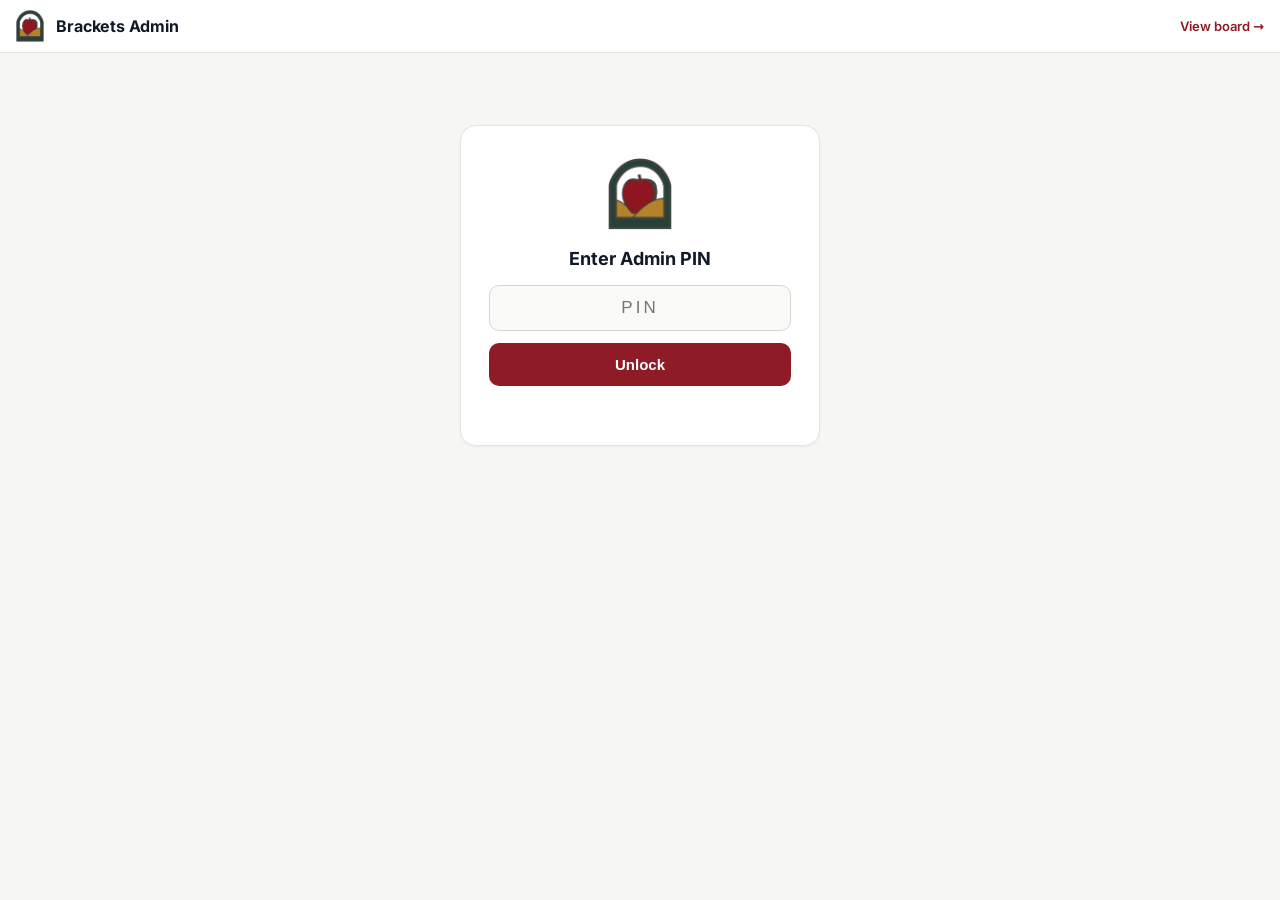
==== admin.html @ d05f1590 "Raffle prizes: rename inline and reorder up/down Each prize row gets a rename control (click the nam" ====
<!DOCTYPE html>
<html lang="en">
<head>
<meta charset="UTF-8">
<meta name="viewport" content="width=device-width, initial-scale=1.0">
<title>Brackets — Admin</title>
<link rel="icon" href="assets/logo.png">
<link rel="stylesheet" href="css/fonts.css">
<link rel="stylesheet" href="css/styles.css">
<style>
  /* ── modern app skin: flat, white, Inter — overrides the TV styles ── */
  html, body { overflow: auto; cursor: auto; background: #f6f6f4; height: auto; }
  body { font-family: 'Inter', system-ui, sans-serif; padding-bottom: 70px; color: #111827; }

  .topbar { background: #fff; color: #111827; border-bottom: 1px solid #e7e5e0; padding: 10px 16px; display: flex; align-items: center; gap: 12px; position: sticky; top: 0; z-index: 30; }
  .topbar img { height: 32px; }
  .topbar h1 { font-family: 'Inter', sans-serif; font-size: 16px; font-weight: 700; letter-spacing: -0.2px; white-space: nowrap; }
  .topbar a { margin-left: auto; color: var(--maroon); font-size: 13px; font-weight: 600; text-decoration: none; white-space: nowrap; }
  #picker { flex: 1; min-width: 0; padding: 9px 12px; font-size: 14px; font-weight: 600; border: 1px solid #e7e5e0; border-radius: 10px; background: #f9f9f7; color: #111827; font-family: inherit; }

  #gate { max-width: 360px; margin: 72px auto; background: #fff; border: 1px solid #e7e5e0; border-radius: 16px; padding: 32px 28px; text-align: center; box-shadow: 0 1px 3px rgba(0,0,0,.05); }
  #gate img { height: 72px; margin-bottom: 14px; }
  #gate h2 { font-family: 'Inter', sans-serif; font-size: 18px; font-weight: 700; color: #111827; margin-bottom: 16px; }
  #gate input { width: 100%; padding: 12px; font-size: 17px; text-align: center; border: 1px solid #d8d5ce; border-radius: 10px; letter-spacing: 3px; background: #fafaf8; }
  #gate button { width: 100%; margin-top: 12px; padding: 13px; font-size: 15px; font-weight: 700; color: #fff; background: var(--maroon); border: 0; border-radius: 10px; cursor: pointer; }
  #gate .err { color: #b00020; font-size: 13px; margin-top: 10px; min-height: 17px; }

  .hint { color: #6b7280; font-size: 13px; margin: 12px 16px 2px; }

  /* bracket card */
  #stagebox { position: relative; overflow: hidden; margin: 10px 12px 0; background: #fff; border: 1px solid #e7e5e0; border-radius: 14px; box-shadow: 0 1px 3px rgba(0,0,0,.05); }
  #stage { position: absolute; top: 0; left: 0; width: 1920px; transform-origin: 0 0; }
  #aworld { position: relative; width: 1920px; height: 1080px; background: #fff; }

  /* ── flatten the TV bracket styling inside the admin card ── */
  #aworld .crest-wm { display: none; }
  #aworld .hdr h1 { font-family: 'Inter', sans-serif; font-size: 32px; font-weight: 800; letter-spacing: -0.4px; color: #111827; }
  #aworld .hdr h1::after { display: none; }
  #aworld .hdr .sub.flight { font-family: 'Inter', sans-serif; font-size: 13px; font-weight: 600; letter-spacing: 2.5px; color: #6b7280; }
  #aworld .colhead { font-family: 'Inter', sans-serif; font-weight: 700; letter-spacing: 1.2px; color: #374151; }
  #aworld .colhead small { font-family: 'Inter', sans-serif; font-weight: 500; letter-spacing: 0.8px; color: #9ca3af; }
  #aworld .wires path { stroke: #d9d7d0; }
  #aworld .wires path.hot { stroke: var(--maroon); opacity: 0.45; }
  #aworld .wires path.qdivider { stroke: #e7e5e0; }
  #aworld .slot { font-family: 'Inter', sans-serif; font-weight: 600; letter-spacing: 0; border: 1px solid #e2e0da; border-radius: 7px; background: #fff; box-shadow: 0 1px 2px rgba(0,0,0,.04); }
  #aworld .slot.won { background: var(--maroon); border-color: var(--maroon); color: #fff; box-shadow: none; }
  #aworld .slot.lost { background: #f4f4f2; color: #9ca3af; border-color: #e7e5e0; }
  #aworld .slot.empty, #aworld .slot.await { border: 1.5px dashed #ddDBd4; background: #fbfbfa; box-shadow: none; }
  #aworld .advtag { font-family: 'Inter', sans-serif; font-weight: 700; letter-spacing: 0.4px; color: #6b7280; }
  #aworld .center .fslot, #aworld .champwrap .champbox { font-family: 'Inter', sans-serif; font-weight: 600; border: 1px solid #e2e0da; border-radius: 9px; box-shadow: 0 1px 2px rgba(0,0,0,.04); }
  #aworld .center .fslot.won, #aworld .champwrap .champbox.won { background: var(--maroon); border-color: var(--maroon); color: #fff; box-shadow: none; }
  #aworld .center .fslot.empty, #aworld .champwrap .champbox.empty { border-style: dashed; background: #fbfbfa; box-shadow: none; }
  #aworld .center .vs { font-family: 'Inter', sans-serif; color: #9ca3af; }
  #aworld .champwrap .champlbl { font-family: 'Inter', sans-serif; font-weight: 700; letter-spacing: 1.6px; color: #6b7280; }
  #aworld .champwrap .fadv, #aworld .band .fadv { font-family: 'Inter', sans-serif; color: #6b7280; }

  /* tappable names */
  #aworld .slot[data-mid], #aworld .fslot[data-mid] { cursor: pointer; }
  #aworld .slot[data-mid]:hover, #aworld .fslot[data-mid]:hover,
  #aworld .slot[data-mid]:active, #aworld .fslot[data-mid]:active {
    outline: 2px solid var(--maroon); outline-offset: 1.5px;
  }

  /* ── tabs + board-management cards ── */
  .tabs { display: flex; gap: 8px; margin: 14px 16px 0; }
  .tab { padding: 9px 18px; font-size: 14px; font-weight: 700; font-family: 'Inter', sans-serif; border: 1px solid #e7e5e0; border-radius: 999px; background: #fff; color: #6b7280; cursor: pointer; }
  .tab.on { background: var(--maroon); border-color: var(--maroon); color: #fff; }

  .card { margin: 14px 12px 0; background: #fff; border: 1px solid #e7e5e0; border-radius: 14px; padding: 18px 16px; box-shadow: 0 1px 3px rgba(0,0,0,.05); }
  .card h2 { font-family: 'Inter', sans-serif; font-size: 15px; font-weight: 700; color: #111827; }
  .card .sub { color: #6b7280; font-size: 13px; margin: 4px 0 14px; }
  .btn-primary { margin-top: 14px; padding: 11px 22px; font-size: 14px; font-weight: 700; font-family: 'Inter', sans-serif; color: #fff; background: var(--maroon); border: 0; border-radius: 10px; cursor: pointer; }
  .btn-primary:disabled { opacity: .5; cursor: default; }

  .msg-row { display: flex; align-items: center; gap: 10px; margin-bottom: 8px; }
  .msg-row .n { width: 18px; text-align: right; font-size: 13px; font-weight: 700; color: #9ca3af; font-family: 'Inter', sans-serif; }
  .msg-row input { flex: 1; padding: 10px 12px; font-size: 15px; border: 1px solid #d8d5ce; border-radius: 10px; background: #fafaf8; font-family: 'Inter', sans-serif; min-width: 0; }

  .slide-row { display: flex; align-items: center; gap: 12px; padding: 10px 0; border-bottom: 1px solid #f0efec; }
  .slide-row:last-child { border-bottom: 0; }
  .slide-prev { flex: 0 0 auto; width: 176px; height: 99px; border: 1px solid #e7e5e0; border-radius: 8px; overflow: hidden; position: relative; background: #faf7ef; }
  .slide-prev iframe { width: 1920px; height: 1080px; border: 0; transform: scale(0.09167); transform-origin: 0 0; pointer-events: none; }
  .slide-name { flex: 1 1 auto; min-width: 0; font-family: 'Inter', sans-serif; font-size: 14px; font-weight: 700; color: #111827; }
  .slide-name small { display: block; font-weight: 500; color: #9ca3af; font-size: 12px; margin-top: 2px; }
  .slide-btns { display: flex; flex-direction: column; gap: 6px; }
  .slide-btns button { width: 38px; height: 34px; font-size: 16px; border: 1px solid #e7e5e0; border-radius: 9px; background: #f9f9f7; color: #374151; cursor: pointer; }
  .slide-btns button:disabled { opacity: .35; cursor: default; }

  #toast { position: fixed; left: 50%; bottom: 24px; transform: translateX(-50%) translateY(80px); background: #111827; color: #fff; padding: 11px 22px; border-radius: 12px; font-size: 14px; font-weight: 600; transition: transform .25s; z-index: 40; box-shadow: 0 6px 20px rgba(0,0,0,.25); font-family: 'Inter', sans-serif; }
  #toast.show { transform: translateX(-50%) translateY(0); }
  #toast.err { background: #b00020; }

  dialog { border: 0; border-radius: 16px; padding: 22px; width: min(92vw, 360px); font-family: 'Inter', system-ui, sans-serif; margin: auto; box-shadow: 0 20px 50px rgba(0,0,0,.25); }
  dialog::backdrop { background: rgba(17,24,39,.45); }
  dialog h3 { font-size: 16px; font-weight: 700; margin-bottom: 4px; color: #111827; }
  dialog p { font-size: 13px; color: #6b7280; margin-bottom: 14px; }
  dialog input { width: 100%; padding: 12px; font-size: 16px; border: 1px solid #d8d5ce; border-radius: 10px; background: #fafaf8; }
  dialog .row { display: flex; gap: 10px; margin-top: 14px; }
  dialog .row button { flex: 1; padding: 12px; font-size: 15px; font-weight: 700; border-radius: 10px; border: 0; cursor: pointer; }
  dialog .row .ok { background: var(--maroon); color: #fff; }
  dialog .row .cancel { background: #f0efec; color: #111827; }
  #dlg-clear { display: block; width: 100%; margin-top: 12px; padding: 10px; background: none; border: 0; font-size: 12.5px; font-weight: 700; color: #b00020; text-transform: uppercase; letter-spacing: 1px; cursor: pointer; }
  #dlg-clear[hidden] { display: none; }

  /* ── raffle tab ── */
  #tab-raffle { max-width: 1120px; margin: 0 auto; padding: 14px 12px 0; }
  #tab-raffle .rcard { background: #fff; border: 1px solid #e7e5e0; border-radius: 14px; box-shadow: 0 1px 3px rgba(0,0,0,.05); padding: 16px; }
  #tab-raffle .r-layout { display: grid; grid-template-columns: 1fr; gap: 16px; margin-top: 16px; }
  @media (min-width: 900px) { #tab-raffle .r-layout { grid-template-columns: minmax(0,1fr) 440px; align-items: start; } #tab-raffle .wheelcol { position: sticky; top: 14px; } }
  #tab-raffle h2.sec { font-size: 15px; font-weight: 800; letter-spacing: -0.2px; margin: 2px 0 12px; color: #111827; }
  #tab-raffle .event-sub { color: #6b7280; font-size: 12.5px; margin-top: -8px; margin-bottom: 12px; }
  #tab-raffle .pro { display: flex; flex-wrap: wrap; gap: 8px; align-items: center; }
  #tab-raffle .pro .lbl { font-size: 12px; font-weight: 800; text-transform: uppercase; letter-spacing: .6px; color: var(--maroon); }
  #tab-raffle .fmtpill { display: inline-flex; align-items: baseline; gap: 6px; background: #f4f4f2; border: 1px solid #e7e5e0; border-radius: 999px; padding: 5px 11px; font-size: 12.5px; font-weight: 600; }
  #tab-raffle .fmtpill b { font-size: 14px; }
  #tab-raffle .fmtpill small { color: #9ca3af; font-weight: 700; text-transform: uppercase; letter-spacing: .5px; font-size: 10px; }
  #tab-raffle .rules { margin-top: 12px; display: flex; flex-wrap: wrap; gap: 6px 10px; font-size: 12px; color: #4b5563; }
  #tab-raffle .rules .r { display: inline-flex; align-items: center; gap: 6px; }
  #tab-raffle .rdot { width: 9px; height: 9px; border-radius: 50%; display: inline-block; }
  #tab-raffle .rdot.beat { background: #1a7f47; } #tab-raffle .rdot.tie { background: var(--gold); } #tab-raffle .rdot.lose { background: #9ca3af; }
  #tab-raffle .bar { display: flex; flex-wrap: wrap; gap: 8px 10px; align-items: center; margin-bottom: 12px; }
  #tab-raffle .bar .stat { font-size: 12.5px; color: #374151; font-weight: 600; }
  #tab-raffle .bar .stat b { color: #111827; }
  #tab-raffle .bar .sp { margin-left: auto; }
  #tab-raffle .rbtn { font-family: inherit; font-size: 12.5px; font-weight: 700; border-radius: 9px; border: 1px solid #d8d5ce; background: #f4f4f2; color: #111827; padding: 7px 12px; cursor: pointer; }
  #tab-raffle #r-search { width: 100%; padding: 9px 12px; font-size: 13.5px; border: 1px solid #e7e5e0; border-radius: 10px; background: #f9f9f7; font-family: inherit; margin-bottom: 12px; }
  #tab-raffle .team { border: 1px solid #eceae5; border-radius: 12px; padding: 10px 12px; margin-bottom: 10px; }
  #tab-raffle .team.out { opacity: .5; }
  #tab-raffle .team-head { display: flex; align-items: center; gap: 8px; margin-bottom: 8px; }
  #tab-raffle .team-name { font-weight: 800; font-size: 13px; }
  #tab-raffle .team-pos { font-size: 11px; font-weight: 700; color: #9ca3af; }
  #tab-raffle .entrybadge { margin-left: auto; font-size: 12px; font-weight: 800; color: #fff; background: var(--maroon); border-radius: 999px; padding: 3px 10px; white-space: nowrap; }
  #tab-raffle .entrybadge.sweep { background: var(--gold); color: #3f2f0a; }
  #tab-raffle .sweep { font-size: 9.5px; font-weight: 900; letter-spacing: .5px; color: var(--gold); border: 1.4px solid var(--gold); border-radius: 5px; padding: 1px 4px; text-transform: uppercase; }
  #tab-raffle .chips { display: flex; flex-wrap: wrap; gap: 5px; margin-bottom: 9px; }
  #tab-raffle .chip { font-size: 10.5px; font-weight: 700; border-radius: 6px; padding: 2px 7px; border: 1px solid transparent; }
  #tab-raffle .chip .k { opacity: .65; font-weight: 800; margin-right: 4px; }
  #tab-raffle .chip .pts { margin-left: 5px; font-weight: 800; opacity: .75; }
  #tab-raffle .chip.beat { background: #e7f4ec; color: #1a7f47; }
  #tab-raffle .chip.tie  { background: #fbf3dd; color: #916a12; }
  #tab-raffle .chip.lose { background: #f1f1ef; color: #6b7280; }
  #tab-raffle .chip.none { background: #fafafa; color: #b8b8b3; border: 1px dashed #e0ded8; }
  #tab-raffle .players { display: flex; flex-direction: column; gap: 4px; }
  #tab-raffle .pl { display: flex; align-items: center; gap: 9px; padding: 5px 6px; border-radius: 8px; }
  #tab-raffle .pl:hover { background: #faf9f7; }
  #tab-raffle .pl input { width: 18px; height: 18px; accent-color: var(--maroon); flex: none; }
  #tab-raffle .pl label { font-size: 13.5px; font-weight: 600; cursor: pointer; flex: 1; }
  #tab-raffle .pl .swatch { width: 10px; height: 10px; border-radius: 3px; flex: none; }
  #tab-raffle .pl.off label { color: #b0aea8; text-decoration: line-through; }
  #tab-raffle .wheelwrap { text-align: center; }
  #tab-raffle #r-wheelbox { position: relative; width: 100%; max-width: 400px; margin: 0 auto; aspect-ratio: 1; }
  #tab-raffle #r-wheel { width: 100%; height: 100%; display: block; }
  #tab-raffle .pointer { position: absolute; top: -4px; left: 50%; transform: translateX(-50%); width: 0; height: 0; border-left: 15px solid transparent; border-right: 15px solid transparent; border-top: 26px solid var(--maroon); filter: drop-shadow(0 2px 2px rgba(0,0,0,.3)); z-index: 2; }
  #tab-raffle #r-hub { position: absolute; top: 50%; left: 50%; transform: translate(-50%,-50%); width: 62px; height: 62px; border-radius: 50%; background: #fff; border: 3px solid var(--maroon); display: flex; align-items: center; justify-content: center; z-index: 2; box-shadow: 0 2px 6px rgba(0,0,0,.15); overflow: hidden; }
  #tab-raffle #r-hub img { width: 78%; height: 78%; object-fit: contain; }
  #tab-raffle .winner { margin-top: 14px; min-height: 30px; text-align: center; }
  #tab-raffle .winner .big { font-size: 22px; font-weight: 900; letter-spacing: -0.4px; color: var(--maroon); }
  #tab-raffle .winner .meta { font-size: 12.5px; color: #6b7280; margin-top: 2px; }
  #tab-raffle .winner.flash { animation: rpop .5s ease; }
  @keyframes rpop { 0%{ transform: scale(.7); opacity: 0 } 60%{ transform: scale(1.08) } 100%{ transform: scale(1); opacity: 1 } }
  #tab-raffle .spinrow { margin-top: 12px; display: flex; gap: 10px; justify-content: center; align-items: center; }
  #tab-raffle #r-spin { font-size: 16px; font-weight: 800; padding: 12px 30px; border-radius: 12px; border: 0; background: var(--maroon); color: #fff; cursor: pointer; box-shadow: 0 3px 10px rgba(142,27,38,.3); }
  #tab-raffle #r-spin:disabled { opacity: .55; box-shadow: none; cursor: default; }
  #tab-raffle .opt { display: flex; align-items: center; gap: 7px; justify-content: center; font-size: 12.5px; color: #4b5563; margin-top: 10px; }
  #tab-raffle .opt input { accent-color: var(--maroon); }
  #tab-raffle .drawn { margin-top: 12px; }
  #tab-raffle .drawn h3 { font-size: 11px; font-weight: 800; text-transform: uppercase; letter-spacing: .6px; color: #9ca3af; margin-bottom: 6px; }
  #tab-raffle .drawn ol { list-style: none; counter-reset: w; display: flex; flex-direction: column; gap: 4px; }
  #tab-raffle .drawn li { counter-increment: w; display: flex; align-items: center; gap: 8px; font-size: 13px; font-weight: 600; background: #faf9f7; border: 1px solid #eceae5; border-radius: 8px; padding: 6px 10px; }
  #tab-raffle .drawn li::before { content: counter(w); font-size: 11px; font-weight: 800; color: #fff; background: var(--maroon); width: 18px; height: 18px; border-radius: 50%; display: flex; align-items: center; justify-content: center; flex: none; }
  #tab-raffle .drawn li .tm { margin-left: auto; font-size: 11.5px; color: #9ca3af; font-weight: 600; }
  #tab-raffle .loading { text-align: center; color: #9ca3af; padding: 40px 0; font-size: 13px; }

  /* prizes & draw */
  #tab-raffle #r-prizes-card { margin-top: 16px; }
  #tab-raffle .pz-hint { color: #6b7280; font-size: 12px; margin: -6px 0 12px; }
  #tab-raffle .addprize { display: flex; gap: 8px; margin-bottom: 12px; }
  #tab-raffle .addprize input { flex: 1; min-width: 0; padding: 9px 12px; font-size: 13.5px; border: 1px solid #e7e5e0; border-radius: 10px; background: #f9f9f7; font-family: inherit; }
  #tab-raffle .prizes { list-style: none; counter-reset: pz; display: flex; flex-direction: column; gap: 8px; }
  #tab-raffle .prizes:empty { margin: 0; }
  #tab-raffle .pz { counter-increment: pz; display: flex; align-items: center; gap: 10px; border: 1px solid #eceae5; border-radius: 10px; padding: 9px 10px 9px 12px; }
  #tab-raffle .pz.done { background: #faf9f7; }
  #tab-raffle .pz::before { content: counter(pz); font-size: 11px; font-weight: 800; color: #fff; background: #9ca3af; width: 18px; height: 18px; border-radius: 50%; display: flex; align-items: center; justify-content: center; flex: none; }
  #tab-raffle .pz.done::before { background: var(--maroon); }
  #tab-raffle .pz-main { flex: 1; min-width: 0; }
  #tab-raffle .pz-name { font-weight: 700; font-size: 13.5px; }
  #tab-raffle .pz-win { display: block; font-size: 12.5px; color: var(--maroon); font-weight: 700; margin-top: 1px; }
  #tab-raffle .pz-win .tm { color: #9ca3af; font-weight: 600; }
  #tab-raffle .pz-spin { font-size: 12.5px; font-weight: 800; border: 0; border-radius: 8px; background: var(--maroon); color: #fff; padding: 7px 16px; cursor: pointer; flex: none; box-shadow: 0 2px 6px rgba(142,27,38,.25); }
  #tab-raffle .pz-spin:disabled { opacity: .5; box-shadow: none; cursor: default; }
  #tab-raffle .pz-mini { border: 0; background: none; color: #9ca3af; font-size: 15px; cursor: pointer; padding: 2px 4px; flex: none; line-height: 1; }
  #tab-raffle .pz-mini:hover { color: #4b5563; }
  #tab-raffle .pz-mini:disabled { opacity: .3; cursor: default; }
  #tab-raffle .pz-move { display: flex; flex-direction: column; gap: 1px; flex: none; margin-left: -2px; }
  #tab-raffle .pz-move .pz-mini { font-size: 9px; padding: 1px 3px; color: #b8b8b3; }
  #tab-raffle .pz-name { cursor: text; }
  #tab-raffle .pz-name:hover { text-decoration: underline dotted; text-underline-offset: 2px; }
  #tab-raffle .pz-edit { width: 100%; padding: 6px 9px; font-size: 13.5px; font-weight: 700; border: 1px solid var(--maroon); border-radius: 8px; background: #fff; font-family: inherit; }
  #tab-raffle .rbtn.wide { width: 100%; margin-top: 14px; padding: 10px; font-size: 13.5px; }
  #tab-raffle .rbtn.wide:disabled { opacity: .5; cursor: default; }
</style>
</head>
<body>
<div class="topbar">
  <img src="assets/logo.png" alt="">
  <h1>Brackets Admin</h1>
  <select id="picker" hidden></select>
  <a href="index.html" target="_blank">View board &rarr;</a>
</div>

<div id="gate">
  <img src="assets/logo.png" alt="">
  <h2>Enter Admin PIN</h2>
  <input id="pin" type="password" inputmode="text" autocomplete="off" placeholder="PIN">
  <button id="login">Unlock</button>
  <div class="err" id="gate-err"></div>
</div>

<main id="app" hidden>
  <div class="tabs">
    <button class="tab on" id="tab-btn-board">Board</button>
    <button class="tab" id="tab-btn-results">Results</button>
    <button class="tab" id="tab-btn-raffle">Raffle</button>
  </div>

  <section id="tab-board">
    <div class="card">
      <h2>Ticker Messages</h2>
      <p class="sub">Up to five messages scroll across a thin bar at the top of the TV. Clear them all to hide the bar.</p>
      <div id="msgs"></div>
      <button class="btn-primary" id="save-msgs">Save Messages</button>
    </div>
    <div class="card">
      <h2>Slide Order</h2>
      <p class="sub">Live previews of the rotation, top to bottom. Use the arrows to reorder, then save.</p>
      <div id="slides"></div>
      <button class="btn-primary" id="save-order">Save Order</button>
    </div>
  </section>

  <section id="tab-results" hidden>
    <p class="hint">Results fill in automatically from Golf Genius. Use this only to enter something the portal doesn't have — tap a name to record that win, tap again to change or clear it.</p>
    <div id="stagebox"><div id="stage"><div id="aworld"></div></div></div>
  </section>

  <section id="tab-raffle" hidden>
    <div class="rcard">
      <h2 class="sec" id="r-event-title">Beat the Pro Raffle</h2>
      <div class="event-sub" id="r-event-sub"></div>
      <div class="pro">
        <span class="lbl">Pro to beat</span>
        <span id="r-pro-pills" style="display:flex;gap:8px;flex-wrap:wrap"></span>
      </div>
      <div class="rules">
        <span class="r">Each format:</span>
        <span class="r"><span class="rdot beat"></span> beat <b>+10</b></span>
        <span class="r"><span class="rdot tie"></span> tie <b>+3</b></span>
        <span class="r"><span class="rdot lose"></span> lose <b>+1</b></span>
        <span class="r">· <b>+10</b> bonus for beating the pro in all three</span>
      </div>
    </div>

    <div class="r-layout">
      <div class="rcard">
        <div class="bar">
          <span class="stat"><b id="r-stat-players">0</b> in raffle</span>
          <span class="stat">· <b id="r-stat-entries">0</b> entries</span>
          <span class="sp"></span>
          <button class="rbtn" id="r-refresh">Refresh scores</button>
          <button class="rbtn" id="r-all-on">All in</button>
          <button class="rbtn" id="r-all-off">All out</button>
        </div>
        <input id="r-search" placeholder="Search a player or team…">
        <div id="r-roster"><div class="loading">Open this tab to load the leaderboard…</div></div>
      </div>

      <div class="wheelcol">
        <div class="rcard wheelwrap">
          <h2 class="sec" style="text-align:left">Spin the Wheel</h2>
          <div id="r-wheelbox">
            <div class="pointer"></div>
            <canvas id="r-wheel" width="800" height="800"></canvas>
            <div id="r-hub"><img src="assets/logo.png" alt=""></div>
          </div>
          <div class="winner" id="r-winner"></div>
        </div>

        <div class="rcard" id="r-prizes-card">
          <h2 class="sec" style="text-align:left">Prizes &amp; Draw</h2>
          <p class="pz-hint">Add each prize, then Spin next to it to draw a winner. Winners are pulled from the wheel so nobody wins twice.</p>
          <div class="addprize">
            <input id="r-prize-name" placeholder="Prize name (e.g. Dozen ProV1s)">
            <button class="rbtn" id="r-add-prize">Add prize</button>
          </div>
          <ol id="r-prizes" class="prizes"></ol>
          <button class="rbtn wide" id="r-print" hidden>Print / Save winners PDF</button>
        </div>
      </div>
    </div>
  </section>
</main>

<dialog id="scoredlg">
  <h3 id="dlg-title"></h3>
  <p>Optional — final margin (match play)</p>
  <input id="score" placeholder="e.g. 3&amp;2, 1 UP, 20 holes">
  <div class="row">
    <button class="cancel" id="dlg-cancel">Cancel</button>
    <button class="ok" id="dlg-ok">Save winner</button>
  </div>
  <button id="dlg-clear" hidden>Clear this result</button>
</dialog>

<div id="toast"></div>

<script>window.ADMIN_MODE = true;</script>
<script src="js/config.js"></script>
<script src="js/data.js"></script>
<script src="js/app.js"></script>
<script src="js/admin.js"></script>
<script src="js/raffle.js"></script>
</body>
</html>
---- css/fonts.css ----
/* Self-hosted fonts — no external requests, always render correctly. */
@font-face {
  font-family: 'Inter'; font-style: normal; font-weight: 400; font-display: swap;
  src: url('../assets/fonts/inter-latin-400-normal.woff2') format('woff2');
}
@font-face {
  font-family: 'Inter'; font-style: normal; font-weight: 500; font-display: swap;
  src: url('../assets/fonts/inter-latin-500-normal.woff2') format('woff2');
}
@font-face {
  font-family: 'Inter'; font-style: normal; font-weight: 600; font-display: swap;
  src: url('../assets/fonts/inter-latin-600-normal.woff2') format('woff2');
}
@font-face {
  font-family: 'Inter'; font-style: normal; font-weight: 700; font-display: swap;
  src: url('../assets/fonts/inter-latin-700-normal.woff2') format('woff2');
}
@font-face {
  font-family: 'Inter'; font-style: normal; font-weight: 800; font-display: swap;
  src: url('../assets/fonts/inter-latin-800-normal.woff2') format('woff2');
}
@font-face {
  font-family: 'Playfair Display'; font-style: normal; font-weight: 700; font-display: swap;
  src: url('../assets/fonts/playfair-display-latin-700-normal.woff2') format('woff2');
}
@font-face {
  font-family: 'Playfair Display'; font-style: normal; font-weight: 800; font-display: swap;
  src: url('../assets/fonts/playfair-display-latin-800-normal.woff2') format('woff2');
}
@font-face {
  font-family: 'Crimson Pro'; font-style: normal; font-weight: 500; font-display: swap;
  src: url('../assets/fonts/crimson-pro-latin-500-normal.woff2') format('woff2');
}
@font-face {
  font-family: 'Crimson Pro'; font-style: normal; font-weight: 600; font-display: swap;
  src: url('../assets/fonts/crimson-pro-latin-600-normal.woff2') format('woff2');
}
@font-face {
  font-family: 'Crimson Pro'; font-style: normal; font-weight: 700; font-display: swap;
  src: url('../assets/fonts/crimson-pro-latin-700-normal.woff2') format('woff2');
}
@font-face {
  font-family: 'Crimson Pro'; font-style: normal; font-weight: 800; font-display: swap;
  src: url('../assets/fonts/crimson-pro-latin-800-normal.woff2') format('woff2');
}
@font-face {
  font-family: 'Libre Baskerville'; font-style: normal; font-weight: 400; font-display: swap;
  src: url('../assets/fonts/libre-baskerville-latin-400-normal.woff2') format('woff2');
}
@font-face {
  font-family: 'Libre Baskerville'; font-style: italic; font-weight: 400; font-display: swap;
  src: url('../assets/fonts/libre-baskerville-latin-400-italic.woff2') format('woff2');
}
@font-face {
  font-family: 'Libre Baskerville'; font-style: normal; font-weight: 700; font-display: swap;
  src: url('../assets/fonts/libre-baskerville-latin-700-normal.woff2') format('woff2');
}
@font-face {
  font-family: 'Cinzel'; font-style: normal; font-weight: 400; font-display: swap;
  src: url('../assets/fonts/cinzel-latin-400-normal.woff2') format('woff2');
}
@font-face {
  font-family: 'Cinzel'; font-style: normal; font-weight: 600; font-display: swap;
  src: url('../assets/fonts/cinzel-latin-600-normal.woff2') format('woff2');
}
@font-face {
  font-family: 'Cinzel'; font-style: normal; font-weight: 700; font-display: swap;
  src: url('../assets/fonts/cinzel-latin-700-normal.woff2') format('woff2');
}
@font-face {
  font-family: 'Cormorant Garamond'; font-style: normal; font-weight: 500; font-display: swap;
  src: url('../assets/fonts/cormorant-garamond-latin-500-normal.woff2') format('woff2');
}
@font-face {
  font-family: 'Cormorant Garamond'; font-style: normal; font-weight: 600; font-display: swap;
  src: url('../assets/fonts/cormorant-garamond-latin-600-normal.woff2') format('woff2');
}
@font-face {
  font-family: 'Cormorant Garamond'; font-style: normal; font-weight: 700; font-display: swap;
  src: url('../assets/fonts/cormorant-garamond-latin-700-normal.woff2') format('woff2');
}
---- css/styles.css ----
/* ── 2026 Palmer Cup — TV bracket display ────────────────────────────── */

:root {
  --maroon: #8e1b26;
  --maroon-dark: #6f141d;
  --win-hi: #9a2530;          /* light stop of the winner-box gradient */
  --green: #2c3e33;
  --gold: #c29a3b;
  --cream: #fdfbf6;
  --paper: #ffffff;
  --ink: #2b2b28;
  --charcoal: #2b2b28;        /* unified with --ink: one dark charcoal-black */
  --ink-soft: #6d675c;
  --line: #c9c2b4;
  --line-soft: #ddd6c8;
}

/* ladies' brackets (Women's Individual, WGA Winnie Cup) go purple.
 * Applied to #world (or body on admin) so the top/bottom bars stay maroon. */
.ladies {
  --maroon: #532461;
  --maroon-dark: #3c1a47;
  --win-hi: #663075;
}

* { margin: 0; padding: 0; box-sizing: border-box; }

html, body {
  width: 100%; height: 100%;
  background: var(--green);
  overflow: hidden;
  font-family: 'Libre Baskerville', Baskerville, Georgia, serif;
  cursor: none;
}

/* Fit the fixed 1920×1080 stage into whatever screen we're on. The fit is done
 * with CSS `zoom` (see fit() in app.js) so the page is laid out at the screen's
 * real pixel size — text stays crisp on high-DPI / 4K displays, where a
 * transform:scale would just upscale a 1080p raster and look soft. `inset:0 +
 * margin:auto` centers the (zoomed) stage without needing a flex body. */
#fit {
  position: absolute; inset: 0; margin: auto;
  width: 1920px; height: 1080px;
  transform-origin: center center;
}

/* Viewport that the camera (world) moves inside */
#viewport {
  position: absolute; inset: 0;
  overflow: hidden;
  background: var(--cream);
}
/* accent band across the top only (sides and bottom run to the screen edge) */
#viewport::before {
  content: '';
  position: absolute; top: 0; left: 0; right: 0; height: 12px;
  background: linear-gradient(180deg, var(--maroon) 0 9px, var(--green) 9px 12px);
  z-index: 5;
}

.corner-logo {
  position: absolute; top: 27px; height: 44px; width: auto;
  z-index: 4;
  filter: drop-shadow(0 2px 3px rgba(0,0,0,.15));
  transition: opacity 240ms ease;
}
.cl-left { left: 26px; }
.cl-right { right: 26px; }

/* stage groups the world + crests so the ticker can push them down as one */
#tvstage { position: absolute; inset: 0; transform-origin: top left; }

#world {
  position: absolute; top: 0; left: 0;
  width: 1920px; height: 1080px;
  transform-origin: 0 0;
  transition: opacity 240ms ease;
}
#world.fading { opacity: 0; }

/* ── message ticker across the top (thin bar, footer-style type) ─────── */
#ticker {
  position: absolute; top: 0; left: 0; right: 0; height: 38px;
  display: none;
  align-items: center;
  overflow: hidden;
  background: var(--maroon);
  z-index: 7;
}
#viewport.has-ticker #ticker { display: flex; }
/* with the ticker showing, drop the accent hairline so the bar sits clean */
#viewport.has-ticker::before { display: none; }
#viewport.has-ticker #tvstage {
  transform: translate(72px, 42px) scale(0.92);
}
.ftk-track {
  display: inline-flex;
  align-items: baseline;
  white-space: nowrap;
  will-change: transform;
  animation: tkscroll var(--tk-dur, 40s) linear infinite;
}
@keyframes tkscroll {
  from { transform: translateX(0); }
  to { transform: translateX(-50%); }
}
/* match the footer strip: Cinzel, thin uppercase, cream on maroon */
.ftk-msg {
  font-family: 'Cinzel', 'Libre Baskerville', serif;
  font-size: 14.5px; font-weight: 600; letter-spacing: 1.8px;
  text-transform: uppercase; color: #f3e6cf;
}
.ftk-sep { color: var(--gold); margin: 0 26px; }

/* between slides, everything on the page fades out and back in */
#viewport.fading #world,
#viewport.fading .corner-logo,
#viewport.fading #ftr > * { opacity: 0; }

/* subtle paper texture */
#world::before {
  content: '';
  position: absolute; inset: 0;
  background:
    radial-gradient(ellipse 1400px 700px at 50% -10%, rgba(194, 154, 59, .07), transparent 60%),
    radial-gradient(ellipse 1200px 800px at 50% 115%, rgba(44, 62, 51, .05), transparent 60%);
  pointer-events: none;
}

/* ── header (title only — crest lives in the center panel) ──────────── */
/* identical title block on every page: text starts 16px under the band */
.hdr {
  position: absolute; top: 0; left: 0; right: 0;
  padding-top: 26px;
  text-align: center;
}
/* shrink-wrap the title so the crest positioning can measure its width */
.hdr .titles, .slide-hdr h1 { display: inline-block; }
.hdr .titles { text-align: center; }
.hdr h1 {
  font-family: 'Libre Baskerville', Baskerville, Georgia, serif;
  font-weight: 700;
  font-size: 38px;
  letter-spacing: -0.4px;
  color: var(--charcoal);
  line-height: 1.05;
}
.hdr .sub {
  font-family: 'Cinzel', 'Libre Baskerville', serif;
  margin-top: 4px;
  font-size: 15px;
  font-weight: 600;
  letter-spacing: 4.5px;
  text-transform: uppercase;
  color: var(--green);
}
.hdr .sub.flight {
  color: var(--charcoal);
  font-weight: 700;
  font-size: 18px;
  letter-spacing: 5px;
}
.b16 .hdr h1 { font-size: 41px; }
.b16 .hdr .sub { font-size: 17px; }
.b16 .hdr .sub.flight { font-size: 23px; }

/* ── bracket ─────────────────────────────────────────────────────────── */
.brk { position: absolute; inset: 0; }

.wires { position: absolute; inset: 0; pointer-events: none; }
.wires path {
  stroke: var(--line);
  stroke-width: 1.6;
  fill: none;
  stroke-linejoin: round;
  stroke-linecap: round;
}
.wires path.hot { stroke: var(--maroon); stroke-width: 2; opacity: .55; }
.wires path.qdivider {
  stroke: var(--line-soft); stroke-width: 1.5;
  stroke-dasharray: 2 7; opacity: .9;
}

.colhead {
  position: absolute;
  width: 152px;
  text-align: center;
  font-family: 'Cinzel', 'Libre Baskerville', serif;
  font-size: 15px;
  font-weight: 700;
  letter-spacing: 1.6px;
  text-transform: uppercase;
  color: var(--charcoal);    /* round title in dark charcoal */
  white-space: nowrap;
  -webkit-text-stroke: 0.3px currentColor;
  text-stroke: 0.3px currentColor;
  paint-order: stroke fill;
}
.colhead small {
  display: block;
  margin-top: 1px;
  font-size: 13px;
  font-weight: 700;
  letter-spacing: 1.2px;
  color: var(--green);    /* the date in club green */
  -webkit-text-stroke: 0.3px currentColor;
  text-stroke: 0.3px currentColor;
  paint-order: stroke fill;
}

/* team slot boxes */
.slot {
  position: absolute;
  width: 152px;
  background: var(--paper);
  border: 1px solid var(--line);
  border-radius: 3px;
  display: flex; align-items: center;
  padding: 0 6px;
  font-family: 'Libre Baskerville', Baskerville, Georgia, serif;
  font-size: 12px;
  font-weight: 600;
  letter-spacing: 0;
  color: var(--ink);
  white-space: nowrap; overflow: hidden;
  box-shadow: 0 1px 2px rgba(43, 43, 40, .07);
}
.slot .nm { flex: 1 1 auto; overflow: hidden; text-overflow: ellipsis; }
/* classic (lines) mode: names sit on the wire at their natural width — one
 * uniform size, anchored to the outer edge so a long name overflows inward
 * (toward the bracket arm), never shrunk or boxed to equal widths */
.brview.lines .slot { overflow: visible; justify-content: flex-start; }
.brview.lines .slot.s-right { justify-content: flex-end; }
/* overflow visible so descenders (j y g p) below the wire aren't clipped; the
 * shrink pass still measures overflow via scrollWidth vs clientWidth */
.brview.lines .slot .nm { flex: 0 0 auto; max-width: 100%; overflow: visible; text-overflow: clip; line-height: 1.05; }

/* winning score written on the background under the advanced box */
.advtag {
  position: absolute;
  font-family: 'Cinzel', 'Libre Baskerville', serif;
  font-size: 10.5px; font-weight: 700;
  color: var(--charcoal);
  letter-spacing: .8px;
  padding: 0 4px;
  line-height: 1;
  text-align: center;
}
.b16 .advtag { font-size: 13px; }
.b8 .advtag { font-size: 14.5px; }
/* score placements: between players (mid), below the match (below),
   or on the connector channel beside the matchup (chn) */
.advtag.mid { line-height: 1; white-space: nowrap; }
.advtag.mid.ma-r { text-align: right; padding-right: 7px; }
.advtag.mid.ma-l { text-align: left; padding-left: 7px; }
.advtag.below { text-align: center; white-space: nowrap; }
.advtag.chn {
  transform: translate(-50%, -50%);
  background: var(--cream);
  padding: 2px 4px;
  border-radius: 4px;
  line-height: 1;
  white-space: nowrap;
  overflow: hidden;
}
.b64 .advtag { font-size: 10px; letter-spacing: .4px; }
.band .advtag { font-size: 10px; letter-spacing: .4px; }

/* score printed under the winner's name in the next round: bigger, readable,
   and starting where the name starts (right side mirrors to the right edge) */
.brview.lines .advtag.adv {
  padding: 0 6px;
  text-align: left;
  letter-spacing: .3px;
  line-height: 1;
  white-space: nowrap;
  font-size: 12px;
}
.brview.lines .advtag.adv.s-right { text-align: right; }
.brview.lines .advtag.adv.fin { text-align: center; }
.brview.lines.band .advtag.adv { font-size: 14px; }

.slot.empty {
  background: transparent;
  border: 1.5px dashed var(--line);
  box-shadow: none;
}
.slot.bye {
  background: transparent;
  border: 1px solid var(--line-soft);
  box-shadow: none;
  color: #b3ac9e;
  font-style: italic;
  font-weight: 500;
  justify-content: center;
}
.slot.won {
  background: linear-gradient(180deg, var(--win-hi), var(--maroon) 55%, var(--maroon-dark));
  border-color: var(--maroon-dark);
  color: #fff;
  box-shadow: 0 2px 5px rgba(60, 20, 50, .3);
}
.slot.lost { color: #a49d8f; background: #f6f2e8; }

.slot.await {
  background: var(--paper);
  border: 1px solid var(--line-soft);
  box-shadow: none;
}

/* first rounds share one size; the last three rounds step up */
/* one uniform size for every round (Palmer runs smaller — five rounds of
 * two-name teams have to fit across the sheet) */
.slot.r1, .slot.r2, .slot.r3, .slot.r4, .slot.r5 { font-size: 14px; }

/* 16-player brackets: much bigger everything */
.b16 .slot.r1, .b16 .slot.r2, .b16 .slot.r3 { font-size: 25px; border-radius: 5px; }
.b16 .slot { padding: 0 14px; }
.b16 .colhead { font-size: 20px; letter-spacing: 2.6px; }
.b16 .colhead small { font-size: 15.5px; }
.b16 .wires path { stroke-width: 2; }
.b16 .center .crest { height: 110px; }
.b16 .center .fin-title { font-size: 30px; }
.b16 .center .fin-date { font-size: 12px; }
.b16 .center .fslot { height: 58px; font-size: 25px; margin: 10px 14px; }
.b16 .center .vs { font-size: 13px; }
.b16 .center .champ .lbl { font-size: 12px; }
.b16 .center .champ .who { font-size: 29px; }
.b16 .center .champ .who.tbd { font-size: 20px; }

/* 8-team brackets (Winnie Cup): the biggest layout */
.b8 .slot.r1, .b8 .slot.r2 { font-size: 30px; }
.b8 .colhead { font-size: 21.5px; }
.b8 .colhead small { font-size: 16.5px; }

/* ── center championship panel ───────────────────────────────────────── */
.center {
  position: absolute;
  width: 240px;
  text-align: center;
}
.center .fin-title {
  font-family: 'Libre Baskerville', Baskerville, Georgia, serif;
  font-size: 24px; font-weight: 700;
  color: var(--green);
  margin: 10px 0 2px;
}
.center .fin-date {
  font-family: 'Cinzel', 'Libre Baskerville', serif;
  font-size: 10px; font-weight: 700;
  letter-spacing: 2.5px; text-transform: uppercase;
  color: var(--ink-soft);
  margin-bottom: 14px;
}
.center .fslot {
  position: relative;
  margin: 8px 10px;
  height: 32px;
  background: var(--paper);
  border: 1.5px solid var(--line);
  border-radius: 4px;
  display: flex; flex-direction: column; align-items: center; justify-content: center;
  gap: 1px;
  font-size: 23px; font-weight: 700; color: var(--ink);
  box-shadow: 0 1px 3px rgba(43,43,40,.08);
}
.center .fwrap { margin: 8px 10px; }
.center .fwrap .fslot { margin: 0; }
.center .fadv {
  margin-top: 3px;
  font-family: 'Cinzel', 'Libre Baskerville', serif;
  font-size: 12px; font-weight: 700; color: var(--gold);
  letter-spacing: .8px; line-height: 1;
}
.b16 .center .fadv { font-size: 14px; }
.center .fslot.empty { border-style: dashed; background: transparent; box-shadow: none; }
.center .fslot.won {
  background: linear-gradient(180deg, var(--win-hi), var(--maroon) 55%, var(--maroon-dark));
  border-color: var(--maroon-dark); color: #fff;
}
.center .fslot.lost { color: #a49d8f; }
.center .vs {
  font-family: 'Cinzel', 'Libre Baskerville', serif;
  font-size: 11px; font-weight: 700; letter-spacing: 2px;
  color: var(--gold); margin: 2px 0;
}
/* champion box at the bottom of the bracket */
.champwrap { position: absolute; text-align: center; }
.champwrap .champbox {
  height: 32px;
  background: var(--paper);
  border: 1.5px solid var(--line);
  border-radius: 4px;
  display: flex; align-items: center; justify-content: center;
  font-size: 23px; font-weight: 700; color: var(--ink);
  box-shadow: 0 1px 3px rgba(43,43,40,.08);
}
.champwrap .champbox.empty { border-style: dashed; background: transparent; box-shadow: none; }
.champwrap .champbox.won {
  background: linear-gradient(180deg, var(--win-hi), var(--maroon) 55%, var(--maroon-dark));
  border: 1.5px solid var(--gold); color: #fff;
  box-shadow: 0 0 0 3px var(--paper), 0 0 0 4.5px var(--gold),
              0 2px 8px rgba(43,43,40,.18);
}
.champwrap .fadv {
  margin-top: 3px;
  font-size: 12px; font-weight: 800; color: var(--maroon);
  letter-spacing: .8px; line-height: 1;
}
.champwrap .champlbl {
  margin-top: 6px;
  font-family: 'Cinzel', 'Libre Baskerville', serif;
  font-size: 15px; font-weight: 700;
  letter-spacing: 1.6px; text-transform: uppercase;
  color: var(--green);
  -webkit-text-stroke: 0.3px currentColor;
  text-stroke: 0.3px currentColor;
  paint-order: stroke fill;
}
.b16 .champwrap .champbox { height: 58px; font-size: 25px; }
.b16 .champwrap .champlbl { font-size: 20px; letter-spacing: 2.6px; }
.b16 .champwrap .fadv { font-size: 14px; }
.b8 .champwrap .champbox { height: 68px; font-size: 30px; }
.b8 .champwrap .champlbl { font-size: 21.5px; }

/* ── footer strip ────────────────────────────────────────────────────── */
#ftr {
  font-family: 'Cinzel', 'Libre Baskerville', serif;
  position: absolute; left: 0; right: 0; bottom: 0; height: 38px;
  background: var(--maroon);
  color: #f3e6cf;
  display: flex; align-items: center;
  padding: 0 30px;
  font-size: 14.5px; font-weight: 600; letter-spacing: 1.8px;
  text-transform: uppercase;
}
#ftr > * { transition: opacity 240ms ease; }
#ftr #fdate { flex: 1; text-align: left; font-variant-numeric: tabular-nums; }
#ftr #fround { flex: 1; text-align: right; }
#ftr #dots { display: flex; align-items: center; gap: 7px; }
#ftr #dots .dot2 {
  width: 8px; height: 8px; border-radius: 50%;
  background: rgba(243, 230, 207, .3);
}
#ftr #dots .dot2.on { background: var(--gold); }

/* ── next-slide timer bar (sits on top of the footer) ────────────────── */
#timerbar {
  position: absolute; left: 0; right: 0; bottom: 38px; height: 5px;
  background: rgba(43, 43, 40, .1);
}
#timerfill {
  height: 100%; width: 0;
  background: linear-gradient(90deg, var(--gold), var(--maroon));
}

/* ── match capsules: pair corners round toward the connector ─────────── */
.slot.s-left.mt  { border-radius: 3px 13px 3px 3px; }
.slot.s-left.mb  { border-radius: 3px 3px 13px 3px; }
.slot.s-right.mt { border-radius: 13px 3px 3px 3px; }
.slot.s-right.mb { border-radius: 3px 3px 3px 13px; }
.b16 .slot.s-left.mt  { border-radius: 5px 26px 5px 5px; }
.b16 .slot.s-left.mb  { border-radius: 5px 5px 26px 5px; }
.b16 .slot.s-right.mt { border-radius: 26px 5px 5px 5px; }
.b16 .slot.s-right.mb { border-radius: 5px 5px 5px 26px; }
.b8 .slot.s-left.mt  { border-radius: 5px 30px 5px 5px; }
.b8 .slot.s-left.mb  { border-radius: 5px 5px 30px 5px; }
.b8 .slot.s-right.mt { border-radius: 30px 5px 5px 5px; }
.b8 .slot.s-right.mb { border-radius: 5px 5px 5px 30px; }

/* the final + champion follow the same idea, top/bottom */
.center .fslot.ftop { border-radius: 4px 16px 4px 4px; }
.center .fslot.fbot { border-radius: 4px 4px 4px 16px; }
.champwrap .champbox { border-radius: 14px; }


/* ── bracket views & composite grid slides ───────────────────────────── */
.brview {
  position: absolute; top: 0; left: 0;
  width: 1920px; height: 1080px;
}
.cellwrap {
  position: absolute;
  overflow: hidden;
}
.cellwrap .brview { position: relative; }

/* compact header used inside grid cells (title size set inline by JS) */
.mini .hdr { height: 140px; }
.tall.mini .hdr { height: 170px; }

/* slide title band for composite screens */
.slide-hdr {
  position: absolute; top: 0; left: 0; right: 0;
  padding-top: 26px;
  text-align: center;
}
.slide-hdr h1 {
  font-family: 'Libre Baskerville', Baskerville, Georgia, serif;
  font-weight: 700; font-size: 38px; letter-spacing: -0.4px;
  color: var(--charcoal);
}

/* tall (half-width cell) type scale */
.tall .slot.r1, .tall .slot.r2, .tall .slot.r3 { font-size: 31px; }
.tall.b8 .slot.r1, .tall.b8 .slot.r2 { font-size: 35px; }
.tall .colhead { font-size: 26px; }
.tall .colhead small { font-size: 19px; }
.tall .advtag { font-size: 19px; }
.tall .center .crest { height: 150px; }
.tall .center .fin-title { font-size: 40px; }
.tall .center .fin-date { font-size: 16px; }
.tall .center .fslot { height: 80px; font-size: 32px; }
.tall .center .fadv { font-size: 19px; }
.tall .center .vs { font-size: 17px; }
.tall .champwrap .champbox { height: 84px; font-size: 34px; }
.tall .champwrap .champlbl { font-size: 26px; }
.tall .champwrap .fadv { font-size: 19px; }
.tall .slot.s-left.mt  { border-radius: 5px 34px 5px 5px; }
.tall .slot.s-left.mb  { border-radius: 5px 5px 34px 5px; }
.tall .slot.s-right.mt { border-radius: 34px 5px 5px 5px; }
.tall .slot.s-right.mb { border-radius: 5px 5px 5px 34px; }

/* whole-bracket accent palettes (remap the maroon gradient stops).
 * Men's flights alternate default red / green; ladies use charcoal / gold. */
.brview.acc-green  { --maroon: #2c3e33; --maroon-dark: #1f2d25; --win-hi: #40584a; }
.brview.acc-gold   { --maroon: #a8842e; --maroon-dark: #8a6a1f; --win-hi: #c29a3b; }
.brview.acc-char   { --maroon: #3d3c37; --maroon-dark: #2b2a26; --win-hi: #514f48; }
.brview.acc-purple { --maroon: #4a1f57; --maroon-dark: #351540; --win-hi: #5d2c6c; }


/* ── mid-tier type scale for medium-height grid cells ────────────────── */
.md .slot.r1, .md .slot.r2, .md .slot.r3 { font-size: 27px; }
.md.b8 .slot.r1, .md.b8 .slot.r2 { font-size: 31px; }
.md .colhead { font-size: 23px; }
.md .colhead small { font-size: 17px; }
.md .advtag { font-size: 16px; }
.md .center .crest { height: 130px; }
.md .center .fin-title { font-size: 34px; }
.md .center .fin-date { font-size: 14px; }
.md .center .fslot { height: 70px; font-size: 27px; }
.md .center .fadv { font-size: 16px; }
.md .center .vs { font-size: 15px; }
.md .champwrap .champbox { height: 74px; font-size: 29px; }
.md .champwrap .champlbl { font-size: 23px; }
.md .champwrap .fadv { font-size: 16px; }
.md .slot.s-left.mt  { border-radius: 5px 30px 5px 5px; }
.md .slot.s-left.mb  { border-radius: 5px 5px 30px 5px; }
.md .slot.s-right.mt { border-radius: 30px 5px 5px 5px; }
.md .slot.s-right.mb { border-radius: 5px 5px 5px 30px; }

/* mini titles: accent-colored to stand apart from the charcoal page title */
.mini .hdr h1 { color: var(--maroon); }

/* ── Palmer Cup winner quadrants: TL & BR red (default), TR & BL green ── */
.slot.won.wq-green {
  background: linear-gradient(180deg, #40584a, #2c3e33 55%, #202e26);
  border-color: #202e26;
}

/* ── "basic" bracket variant: plain white square badges; the winner is
 * marked only by a highlighted edge on the championship-facing side ──── */
.brview.basic .slot,
.brview.basic .center .fslot,
.brview.basic .champwrap .champbox {
  background: #fff;
  border: 1px solid var(--line);
  border-radius: 0;
  box-shadow: none;
  color: var(--ink);
}
.brview.basic .slot.won,
.brview.basic .slot.won.wq-green {       /* ignore the quadrant fills */
  background: #fff;
  color: var(--ink);
  font-weight: 700;
  border-color: var(--line);
}
.brview.basic .slot.lost { background: #fff; color: #a49d8f; font-weight: 600; }
.brview.basic .slot.empty,
.brview.basic .slot.await {
  background: #fff;
  border: 1px dashed var(--line-soft);
  box-shadow: none;
}
/* winner highlight on the edge facing the championship (inset so the box
 * keeps its size). Colored by the bracket's accent (var(--maroon)); the
 * Palmer Cup overrides per quadrant: red TL, charcoal BL, green TR, gold BR.
 * Left half highlights its right edge, right half its left. */
.brview.basic .slot.won.s-left            { box-shadow: inset -4px 0 0 var(--maroon); }
.brview.basic .slot.won.s-right           { box-shadow: inset  4px 0 0 var(--maroon); }
.brview.basic .slot.won.s-left.wq-char    { box-shadow: inset -4px 0 0 #3d3c37; }  /* BL charcoal */
.brview.basic .slot.won.s-right.wq-green  { box-shadow: inset  4px 0 0 #2c3e33; }  /* TR green */
.brview.basic .slot.won.s-right.wq-gold   { box-shadow: inset  4px 0 0 #a8842e; }  /* BR gold */
/* finalists & champion: winner gets a maroon underline frame */
.brview.basic .center .fslot.won,
.brview.basic .champwrap .champbox.won {
  background: #fff;
  color: var(--ink);
  box-shadow: inset 0 -4px 0 var(--maroon);
}
/* thin, quiet connectors; decided paths in maroon */
.brview.basic .wires path { stroke: var(--line); stroke-width: 1.4; }
.brview.basic .wires path.hot { stroke: var(--maroon); opacity: .5; }

/* ── classic "names on lines" variant: no boxes; each name rests on the
 * connector line. Names stay black — the winner is bold, and the match
 * score carries the bracket's red/green accent ─────────────────────────── */
.brview.lines .slot {
  background: none; border: none; border-radius: 0; box-shadow: none;
  align-items: flex-end;                 /* name sits on the line (box bottom) */
  padding: 0 6px 2px;
  color: var(--ink);
}
.brview.lines .slot .nm { line-height: 1; color: var(--ink); }
/* match winner: red and heavier than the opponent they beat */
.brview.lines .slot.won .nm  { color: var(--maroon); font-weight: 800; }
.brview.lines .slot.lost .nm { color: var(--ink); font-weight: 600; }
.brview.lines .slot.empty,
.brview.lines .slot.await { background: none; border: none; box-shadow: none; }
/* every bracket scores in the same red */
.brview.lines .advtag { color: var(--maroon); font-weight: 700; }
/* connector lines in the same near-black as the names */
.brview.lines .wires path { stroke: var(--ink); stroke-width: 1.9; }
/* the two finalists are boxes fed from each semifinal (like the reference
 * bracket); their outline matches the connector lines. Names shrink to fit. */
.brview.lines .fbox {
  position: absolute;
  display: flex; align-items: center; justify-content: center;
  padding: 2px 8px;
  border: 1.6px solid var(--ink);
  background: var(--cream);     /* the page colour, so it covers the semifinal line */
  border-radius: 3px;
  height: 40px;
  font-family: 'Libre Baskerville', Baskerville, Georgia, serif;
  font-size: 18px; font-weight: 700; color: var(--ink);
  white-space: nowrap; overflow: hidden;
}
.brview.lines.band .fbox { height: 40px; font-size: 19px; }
.brview.lines .fbox .nm { overflow: hidden; text-overflow: ellipsis; }
.brview.lines .fbox.won .nm { color: var(--maroon); font-weight: 800; }
.brview.lines .fbox.lost .nm { color: var(--ink); font-weight: 600; }
/* champion: a full box in the same outline as the bracket; text in red */
.brview.lines .champwrap .champbox,
.brview.lines .champwrap .champbox.empty,
.brview.lines .champwrap .champbox.won {
  justify-content: center;
  height: 40px;
  width: 224px;
  font-size: 20px;
  background: var(--paper);
  border: 1.6px solid var(--ink);
  border-radius: 3px;
  box-shadow: none;
  color: var(--maroon);
}
.brview.lines .champwrap .champbox.won .nm { color: var(--maroon); font-weight: 800; }

/* ── stacked band mode: four brackets as one big sheet ───────────────── */
.band .slot.r1, .band .slot.r2, .band .slot.r3 { font-size: 19px; }
.band .colhead { font-size: 13px; letter-spacing: 1.3px; }
.band .colhead small { font-size: 11.5px; }

.band .slot.s-left.mt  { border-radius: 3px 12px 3px 3px; }
.band .slot.s-left.mb  { border-radius: 3px 3px 12px 3px; }
.band .slot.s-right.mt { border-radius: 12px 3px 3px 3px; }
.band .slot.s-right.mb { border-radius: 3px 3px 3px 12px; }
.band .band-title {
  display: inline-flex; flex-direction: column; align-items: center;
  font-family: 'Libre Baskerville', Baskerville, Georgia, serif;
  font-weight: 700; font-style: italic; line-height: 1.02;
  color: var(--charcoal);
  margin: 2px 0 6px;
  white-space: nowrap;
}
.band-title .bt-tee { font-size: 34px; }
.band-title .bt-flight { font-size: 24px; margin-top: 8px; }
.band .center .fwrap { margin: 4px 40px; }
.band .center .fslot { height: 30px; font-size: 21px; border-radius: 4px; }
.band .center .fslot.ftop { border-radius: 4px 12px 4px 4px; }
.band .center .fslot.fbot { border-radius: 4px 4px 4px 12px; }
.band .center .fadv { font-size: 12px; margin-top: 2px; }
.band .center .vs { font-size: 10px; margin: 0; }
.band .champwrap .champbox { height: 30px; font-size: 21px; border-radius: 10px; }
.band .champwrap .champlbl { font-size: 13px; letter-spacing: 1.3px; margin-top: 4px; }
.band .champwrap .fadv { font-size: 12px; margin-top: 2px; }
.band .wires path { stroke-width: 1.5; }

/* four brackets per page: Palmer-comparable name size (no boxes = more room) */
.band-sm .slot.r1 { font-size: 16px; }
.band-sm .slot.r2 { font-size: 17.5px; }
.band-sm .slot.r3 { font-size: 19px; }
.band-sm .band-title { margin: 1px 0 5px; }   /* same size as every other title */
.band-sm .center .fwrap { margin: 3px 40px; }
.band-sm .center .fslot { height: 25px; font-size: 18px; }
.band-sm .center .fadv { font-size: 11px; }
.band-sm .champwrap .champbox { height: 25px; font-size: 18px; }
.band-sm .champwrap .champlbl { font-size: 13px; margin-top: 2px; }
.band-sm .champwrap .fadv { font-size: 11px; }
.band-sm .advtag { font-size: 10px; }

/* clean (basic) style inside band mode: force square white badges over the
 * band's rounded-corner rules (higher specificity than `.band .slot…`) */
.brview.basic.band .slot,
.brview.basic.band .center .fslot,
.brview.basic.band .champwrap .champbox { border-radius: 0; box-shadow: none; }
.brview.basic.band .slot.won.s-left  { box-shadow: inset -3px 0 0 var(--maroon); }
.brview.basic.band .slot.won.s-right { box-shadow: inset  3px 0 0 var(--maroon); }
.brview.basic.band .slot.won.s-left.wq-char   { box-shadow: inset -3px 0 0 #3d3c37; }
.brview.basic.band .slot.won.s-right.wq-green { box-shadow: inset  3px 0 0 #2c3e33; }
.brview.basic.band .slot.won.s-right.wq-gold  { box-shadow: inset  3px 0 0 #a8842e; }
.brview.basic.band .center .fslot.won,
.brview.basic.band .champwrap .champbox.won { box-shadow: inset 0 -3px 0 var(--maroon); }

.band-titlewrap { position: absolute; text-align: center; }

/* full-page bracket name, centered above the semifinals like the flight
 * titles on the stacked pages */
.center-label {
  position: absolute; text-align: center;
  font-family: 'Libre Baskerville', Baskerville, Georgia, serif;
  font-size: 40px; font-weight: 700; font-style: italic; line-height: 1.08;
  color: var(--charcoal);
  white-space: nowrap;
}

/* right half: names right-aligned in their badges */
.slot.s-right .nm { text-align: right; }

/* gold hairline under page and bracket titles */
.slide-hdr h1::after,
.brview:not(.mini):not(.band) .hdr h1::after {
  content: '';
  display: block;
  width: 210px; height: 2px;
  margin: 8px auto 0;
  background: linear-gradient(90deg, transparent, var(--gold), transparent);
}
/* Palmer page header matches the other pages' titles (gold hairline), with
 * the bracket name as a compact subtitle beneath it */
.hdr .sub.flight { margin-top: 6px; }

/* faint club crest watermark behind the championship area */
.crest-wm {
  position: absolute;
  opacity: 0.05;
  filter: grayscale(40%);
  pointer-events: none;
}

/* subtle parchment grain over the whole stage */
#viewport::after {
  content: '';
  position: absolute; inset: 0;
  z-index: 6;
  pointer-events: none;
  opacity: 0.05;
  background-image: url("data:image/svg+xml,%3Csvg xmlns='http://www.w3.org/2000/svg' width='240' height='240'%3E%3Cfilter id='n'%3E%3CfeTurbulence type='fractalNoise' baseFrequency='0.8' numOctaves='2' stitchTiles='stitch'/%3E%3CfeColorMatrix type='saturate' values='0'/%3E%3C/filter%3E%3Crect width='240' height='240' filter='url(%23n)'/%3E%3C/svg%3E");
}

/* finalists and champion boxes use the same name face */
.center .fslot, .champwrap .champbox {
  font-family: 'Libre Baskerville', Baskerville, Georgia, serif;
}

/* full-width name spans in finalist/champion boxes so shrink-to-fit
   measures the real available space */
.center .fslot .nm, .champwrap .champbox .nm { width: 100%; text-align: center; }

/* ── upcoming-matches directory page ─────────────────────────────────── */
.uplist {
  position: absolute;
  left: 40px; right: 40px; top: 104px; bottom: 50px;
  overflow: hidden;
}
.upcols { column-count: 4; column-gap: 30px; }
.up-sec {
  display: flex; align-items: center; gap: 16px;
  font-family: 'Cinzel', 'Libre Baskerville', serif;
  font-size: 14px; font-weight: 700; letter-spacing: 3px;
  text-transform: uppercase; color: var(--charcoal);
  margin: 4px 0 8px;
}
.up-sec::before, .up-sec::after { content: ''; flex: 1; height: 1px; background: var(--line); }
.upcols + .up-sec { margin-top: 18px; }
.upitem {
  break-inside: avoid;
  display: flex;
  align-items: baseline;
  gap: 7px;
  padding: 3px 2px;
  border-bottom: 1px solid var(--line-soft);
}
.up-name {
  font-family: 'Libre Baskerville', Baskerville, Georgia, serif;
  font-size: 14.5px; font-weight: 700; color: var(--ink);
  white-space: nowrap;
}
.up-mid {
  flex: 1 1 auto;
  font-family: 'Libre Baskerville', Baskerville, Georgia, serif;
  font-size: 12px; font-weight: 600; color: var(--ink-soft);
  white-space: nowrap; overflow: hidden; text-overflow: ellipsis;
}
.up-due {
  font-family: 'Cinzel', 'Libre Baskerville', serif;
  font-size: 8.5px; font-weight: 700; letter-spacing: .6px;
  text-transform: uppercase; color: var(--maroon);
  white-space: nowrap;
}
.uplist.roomy .upitem { padding: 5px 2px; }
.uplist.roomy .up-name { font-size: 18px; }
.uplist.roomy .up-mid { font-size: 14.5px; }
.uplist.roomy .up-due { font-size: 10px; }
.uplist.dense .upitem { padding: 2px 2px; }
.uplist.dense .up-name { font-size: 13px; }
.uplist.dense .up-mid { font-size: 11px; }
.uplist.dense .up-due { font-size: 8px; }
.uplist.denser .upitem { padding: 1px 2px; }
.uplist.denser .up-name { font-size: 11.5px; }
.uplist.denser .up-mid { font-size: 10px; }
.uplist.denser .up-due { font-size: 7.5px; }
.uplist.densest .upitem { padding: 1px 2px; }
.uplist.densest .up-name { font-size: 10.5px; }
.uplist.densest .up-mid { font-size: 9px; }
.uplist.densest .up-due { font-size: 7px; }

/* ── upcoming-events (Golf Genius portal) page ───────────────────────── */
/* upcoming events: outline "square" cards on the background (same vibe as the
 * bracket boxes), grouped into category sections for the next two months. */
.evpage {
  --ev-name: 20px;
  --ev-meta: 15px;
  --ev-pad: 16px 20px;
  --ev-cardgap: 8px;     /* inside a card */
  --ev-gridgap: 14px;    /* between cards */
  --ev-secgap: 22px;     /* above a section header */
  position: absolute;
  left: 56px; right: 56px; top: 98px; bottom: 78px;   /* message aligns with round labels; extra room off the bottom */
  overflow: hidden;
  display: flex; flex-direction: column;
  gap: calc(var(--ev-secgap) * 1.9);   /* space above the weekly section */
}
.ev-sec { display: flex; flex-direction: column; flex: 0 0 auto; }
.evpage.ev-roomy  { --ev-name: 21px; --ev-meta: 16px; --ev-pad: 20px 24px;
                    --ev-cardgap: 10px; --ev-gridgap: 18px; --ev-secgap: 30px; }
.evpage.ev-dense  { --ev-name: 19px; --ev-meta: 14px; --ev-pad: 12px 16px;
                    --ev-cardgap: 6px; --ev-gridgap: 11px; --ev-secgap: 20px; }
.evpage.ev-denser { --ev-name: 17px; --ev-meta: 12px; --ev-pad: 9px 13px;
                    --ev-cardgap: 4px; --ev-gridgap: 9px; --ev-secgap: 14px; }

/* section titles: plain centered labels, sized like the bracket round labels
 * (no rules between or around them), with a generous cushion below */
.ev-cat {
  text-align: center;
  font-family: 'Libre Baskerville', Baskerville, Georgia, serif;
  font-style: italic; font-weight: 700;
  font-size: 34px; line-height: 1.04;
  color: var(--charcoal);
  margin: 0 0 calc(var(--ev-secgap) * 1.35);   /* more space between a title and its section */
}

/* the two one-off lists sit side by side, filling the space above the weekly
 * section so the page reads as full as a bracket */
.ev-toprow {
  flex: 1 1 auto; min-height: 0;
  display: flex; flex-direction: column;
}
.ev-heads {
  display: grid; grid-template-columns: 1fr 1fr; column-gap: 76px;
  margin-bottom: calc(var(--ev-secgap) * 1.35);
}
.ev-heads .ev-cat { margin: 0; }
.ev-cols {
  flex: 1 1 auto; min-height: 0;
  display: grid;
  grid-template-columns: 1fr 1fr;
  column-gap: 76px;                    /* clear separation between the two lists */
  align-items: stretch;
}
.ev-cols .ev-list { min-width: 0; height: 100%; }

/* top sections: plain vertical lists — date · name · registration; rows share
 * the column height evenly, split by light hairlines; dates print club red */
.ev-list { display: flex; flex-direction: column; }
.ev-row {
  flex: 1 1 0;
  display: grid;
  grid-template-columns: 122px minmax(0, 1fr) auto;
  column-gap: 14px;
  align-items: baseline; align-content: center;
  padding: 2px 2px;
  border-bottom: 1px solid var(--line);
}
.ev-row:last-child { border-bottom: none; }
.ev-rowdate {
  font-family: 'Cinzel', 'Libre Baskerville', serif;
  text-transform: uppercase; font-weight: 700;
  font-size: var(--ev-meta); letter-spacing: .6px;
  color: #8e1b26; white-space: nowrap;
}
.ev-rowname {
  font-family: 'Libre Baskerville', Baskerville, Georgia, serif;
  font-weight: 700; font-size: var(--ev-name); line-height: 1.32;
  color: var(--ink);
  white-space: nowrap; overflow: hidden; text-overflow: ellipsis;
}
.ev-rowreg {
  text-align: right;
  font-family: 'Cinzel', 'Libre Baskerville', serif;
  text-transform: uppercase; font-weight: 700;
  font-size: calc(var(--ev-meta) - 2px); letter-spacing: .2px;
  white-space: nowrap;
}
.ev-rowreg.open { color: var(--green); }
.ev-rowreg.soon { color: #8a6a1f; }
.ev-rowreg.closed { color: var(--ink-soft); opacity: .75; }

/* all dates print in the club red */

/* weekly leagues: plain columns (no box, no background, no accent), with a
 * little more separation between them */
.ev-grid {
  display: grid;
  grid-template-columns: repeat(4, 1fr);
  gap: calc(var(--ev-gridgap) + 26px);
}
/* weekly leagues: uneven column widths (short SWAT names vs long WGA names) */
.ev-grid-week { grid-template-columns: 25fr 20fr 25fr 40fr; }
.ev-card {
  padding: 0 2px;
  display: flex; flex-direction: column; gap: var(--ev-cardgap);
  min-width: 0; overflow: hidden;
}
.ev-name {
  font-family: 'Libre Baskerville', Baskerville, Georgia, serif;
  font-weight: 700; font-size: var(--ev-name); line-height: 1.3;
  color: var(--charcoal);
  white-space: nowrap; overflow: hidden; text-overflow: ellipsis;
}
.ev-rounds {
  display: flex; flex-direction: column;
  margin: 2px 0;
}
.ev-round {
  display: grid;
  grid-template-columns: 112px minmax(0, 1fr);
  column-gap: 14px;
  align-items: baseline;
  padding: 3px 0;
  border-top: 1px solid rgba(43, 43, 40, 0.1);
}
.ev-rdate {
  font-family: 'Cinzel', 'Libre Baskerville', serif;
  text-transform: uppercase; font-weight: 700;
  font-size: var(--ev-meta); letter-spacing: .6px;
  color: #8e1b26; white-space: nowrap;
}
.ev-rname {
  min-width: 0;
  font-family: 'Libre Baskerville', Baskerville, Georgia, serif;
  font-weight: 600; font-size: calc(var(--ev-meta) + 1px); line-height: 1.3;
  letter-spacing: -0.2px; color: var(--ink);
  white-space: nowrap; overflow: hidden; text-overflow: ellipsis;
}
.ev-empty {
  margin: auto;
  text-align: center;
  font-family: 'Libre Baskerville', Baskerville, Georgia, serif;
  font-size: 30px; font-style: italic; color: var(--ink-soft);
}
/* sign-up call-to-action: same face as the bracket round labels, club green */
.ev-cta {
  flex: 0 0 auto;
  text-align: center;
  margin: 0 0 calc(var(--ev-secgap) * 0.2);   /* tighter gap pulls the sections up */
  font-family: 'Cinzel', 'Libre Baskerville', serif;
  text-transform: uppercase; font-weight: 700;
  font-size: 15px; letter-spacing: 1.6px;
  color: var(--charcoal);
  -webkit-text-stroke: 0.3px currentColor;
  text-stroke: 0.3px currentColor;
  paint-order: stroke fill;
}

/* ── heavier text for the TV ──────────────────────────────────────────────
 * The display upscales onto a big screen, which softens thin serif strokes.
 * Give the main content a touch more weight and a hairline stroke so it reads
 * clearly from across the room (kept off the tiny sub-labels). */
/* bracket titles share the page title's weight (700 + same stroke) */
.hdr h1, .slide-hdr h1, .band-title, .center-label, .ev-cat,
.ev-rowname, .ev-name, .ev-rowdate, .ev-rdate {
  font-weight: 700;
  -webkit-text-stroke: 0.4px currentColor;
  text-stroke: 0.4px currentColor;
  paint-order: stroke fill;
}
/* bracket names carry a slightly lighter stroke */
.brview.lines .slot .nm,
.brview.lines .fline .nm,
.brview.lines .champwrap .champbox .nm {
  -webkit-text-stroke: 0.35px currentColor;
  text-stroke: 0.35px currentColor;
  paint-order: stroke fill;
}
/* winners heavier than the opponent they beat */
.brview.lines .slot.won .nm,
.brview.lines .fline.won .nm,
.brview.lines .champwrap .champbox .nm {
  -webkit-text-stroke-width: 0.6px;
}
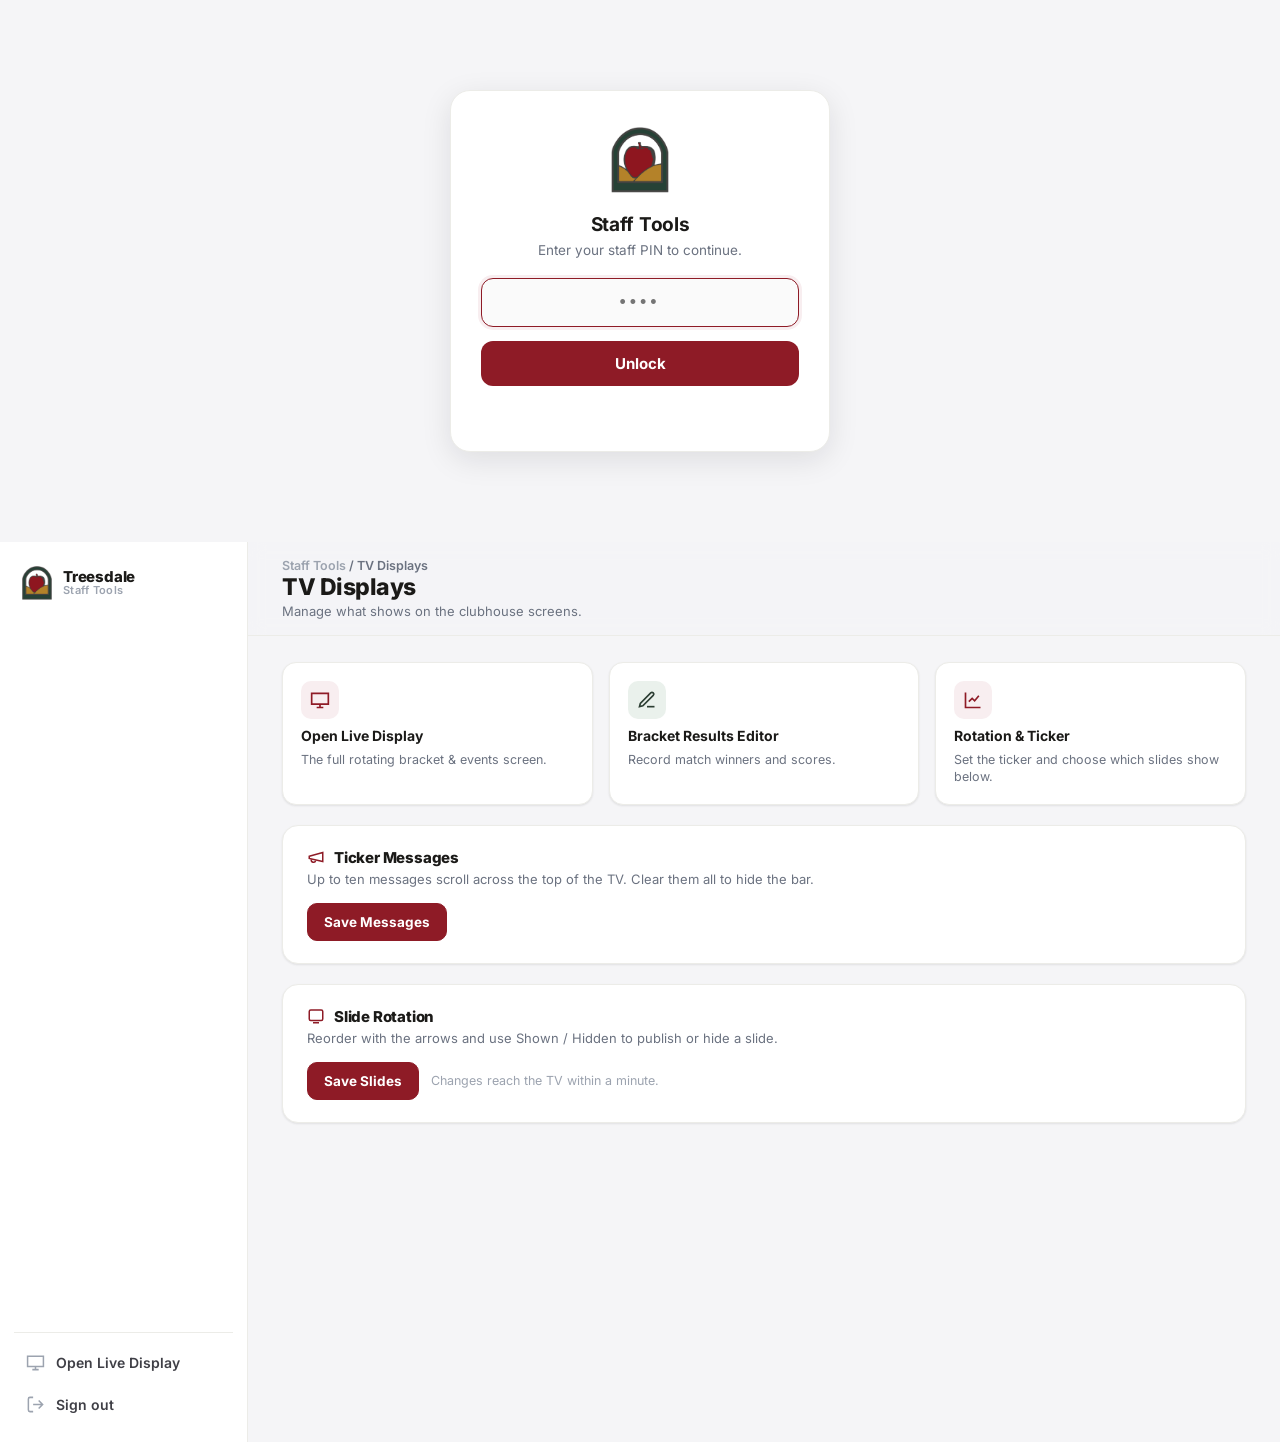
==== commit bfe240a3: "Make the Staff Tools hub the admin page; add Locker Room + Bag Room tabs - staff.html -> admin.html:" ====
--- a/admin.html
+++ b/admin.html
@@ -3,313 +3,164 @@
 <head>
 <meta charset="UTF-8">
 <meta name="viewport" content="width=device-width, initial-scale=1.0">
-<title>Brackets — Admin</title>
+<title>Treesdale · Staff Tools</title>
 <link rel="icon" href="assets/logo.png">
 <link rel="stylesheet" href="css/fonts.css">
-<link rel="stylesheet" href="css/styles.css">
-<style>
-  /* ── modern app skin: flat, white, Inter — overrides the TV styles ── */
-  html, body { overflow: auto; cursor: auto; background: #f6f6f4; height: auto; }
-  body { font-family: 'Inter', system-ui, sans-serif; padding-bottom: 70px; color: #111827; }
-
-  .topbar { background: #fff; color: #111827; border-bottom: 1px solid #e7e5e0; padding: 10px 16px; display: flex; align-items: center; gap: 12px; position: sticky; top: 0; z-index: 30; }
-  .topbar img { height: 32px; }
-  .topbar h1 { font-family: 'Inter', sans-serif; font-size: 16px; font-weight: 700; letter-spacing: -0.2px; white-space: nowrap; }
-  .topbar a { margin-left: auto; color: var(--maroon); font-size: 13px; font-weight: 600; text-decoration: none; white-space: nowrap; }
-  #picker { flex: 1; min-width: 0; padding: 9px 12px; font-size: 14px; font-weight: 600; border: 1px solid #e7e5e0; border-radius: 10px; background: #f9f9f7; color: #111827; font-family: inherit; }
-
-  #gate { max-width: 360px; margin: 72px auto; background: #fff; border: 1px solid #e7e5e0; border-radius: 16px; padding: 32px 28px; text-align: center; box-shadow: 0 1px 3px rgba(0,0,0,.05); }
-  #gate img { height: 72px; margin-bottom: 14px; }
-  #gate h2 { font-family: 'Inter', sans-serif; font-size: 18px; font-weight: 700; color: #111827; margin-bottom: 16px; }
-  #gate input { width: 100%; padding: 12px; font-size: 17px; text-align: center; border: 1px solid #d8d5ce; border-radius: 10px; letter-spacing: 3px; background: #fafaf8; }
-  #gate button { width: 100%; margin-top: 12px; padding: 13px; font-size: 15px; font-weight: 700; color: #fff; background: var(--maroon); border: 0; border-radius: 10px; cursor: pointer; }
-  #gate .err { color: #b00020; font-size: 13px; margin-top: 10px; min-height: 17px; }
-
-  .hint { color: #6b7280; font-size: 13px; margin: 12px 16px 2px; }
-
-  /* bracket card */
-  #stagebox { position: relative; overflow: hidden; margin: 10px 12px 0; background: #fff; border: 1px solid #e7e5e0; border-radius: 14px; box-shadow: 0 1px 3px rgba(0,0,0,.05); }
-  #stage { position: absolute; top: 0; left: 0; width: 1920px; transform-origin: 0 0; }
-  #aworld { position: relative; width: 1920px; height: 1080px; background: #fff; }
-
-  /* ── flatten the TV bracket styling inside the admin card ── */
-  #aworld .crest-wm { display: none; }
-  #aworld .hdr h1 { font-family: 'Inter', sans-serif; font-size: 32px; font-weight: 800; letter-spacing: -0.4px; color: #111827; }
-  #aworld .hdr h1::after { display: none; }
-  #aworld .hdr .sub.flight { font-family: 'Inter', sans-serif; font-size: 13px; font-weight: 600; letter-spacing: 2.5px; color: #6b7280; }
-  #aworld .colhead { font-family: 'Inter', sans-serif; font-weight: 700; letter-spacing: 1.2px; color: #374151; }
-  #aworld .colhead small { font-family: 'Inter', sans-serif; font-weight: 500; letter-spacing: 0.8px; color: #9ca3af; }
-  #aworld .wires path { stroke: #d9d7d0; }
-  #aworld .wires path.hot { stroke: var(--maroon); opacity: 0.45; }
-  #aworld .wires path.qdivider { stroke: #e7e5e0; }
-  #aworld .slot { font-family: 'Inter', sans-serif; font-weight: 600; letter-spacing: 0; border: 1px solid #e2e0da; border-radius: 7px; background: #fff; box-shadow: 0 1px 2px rgba(0,0,0,.04); }
-  #aworld .slot.won { background: var(--maroon); border-color: var(--maroon); color: #fff; box-shadow: none; }
-  #aworld .slot.lost { background: #f4f4f2; color: #9ca3af; border-color: #e7e5e0; }
-  #aworld .slot.empty, #aworld .slot.await { border: 1.5px dashed #ddDBd4; background: #fbfbfa; box-shadow: none; }
-  #aworld .advtag { font-family: 'Inter', sans-serif; font-weight: 700; letter-spacing: 0.4px; color: #6b7280; }
-  #aworld .center .fslot, #aworld .champwrap .champbox { font-family: 'Inter', sans-serif; font-weight: 600; border: 1px solid #e2e0da; border-radius: 9px; box-shadow: 0 1px 2px rgba(0,0,0,.04); }
-  #aworld .center .fslot.won, #aworld .champwrap .champbox.won { background: var(--maroon); border-color: var(--maroon); color: #fff; box-shadow: none; }
-  #aworld .center .fslot.empty, #aworld .champwrap .champbox.empty { border-style: dashed; background: #fbfbfa; box-shadow: none; }
-  #aworld .center .vs { font-family: 'Inter', sans-serif; color: #9ca3af; }
-  #aworld .champwrap .champlbl { font-family: 'Inter', sans-serif; font-weight: 700; letter-spacing: 1.6px; color: #6b7280; }
-  #aworld .champwrap .fadv, #aworld .band .fadv { font-family: 'Inter', sans-serif; color: #6b7280; }
-
-  /* tappable names */
-  #aworld .slot[data-mid], #aworld .fslot[data-mid] { cursor: pointer; }
-  #aworld .slot[data-mid]:hover, #aworld .fslot[data-mid]:hover,
-  #aworld .slot[data-mid]:active, #aworld .fslot[data-mid]:active {
-    outline: 2px solid var(--maroon); outline-offset: 1.5px;
-  }
-
-  /* ── tabs + board-management cards ── */
-  .tabs { display: flex; gap: 8px; margin: 14px 16px 0; }
-  .tab { padding: 9px 18px; font-size: 14px; font-weight: 700; font-family: 'Inter', sans-serif; border: 1px solid #e7e5e0; border-radius: 999px; background: #fff; color: #6b7280; cursor: pointer; }
-  .tab.on { background: var(--maroon); border-color: var(--maroon); color: #fff; }
-
-  .card { margin: 14px 12px 0; background: #fff; border: 1px solid #e7e5e0; border-radius: 14px; padding: 18px 16px; box-shadow: 0 1px 3px rgba(0,0,0,.05); }
-  .card h2 { font-family: 'Inter', sans-serif; font-size: 15px; font-weight: 700; color: #111827; }
-  .card .sub { color: #6b7280; font-size: 13px; margin: 4px 0 14px; }
-  .btn-primary { margin-top: 14px; padding: 11px 22px; font-size: 14px; font-weight: 700; font-family: 'Inter', sans-serif; color: #fff; background: var(--maroon); border: 0; border-radius: 10px; cursor: pointer; }
-  .btn-primary:disabled { opacity: .5; cursor: default; }
-
-  .msg-row { display: flex; align-items: center; gap: 10px; margin-bottom: 8px; }
-  .msg-row .n { width: 18px; text-align: right; font-size: 13px; font-weight: 700; color: #9ca3af; font-family: 'Inter', sans-serif; }
-  .msg-row input { flex: 1; padding: 10px 12px; font-size: 15px; border: 1px solid #d8d5ce; border-radius: 10px; background: #fafaf8; font-family: 'Inter', sans-serif; min-width: 0; }
-
-  .slide-row { display: flex; align-items: center; gap: 12px; padding: 10px 0; border-bottom: 1px solid #f0efec; }
-  .slide-row:last-child { border-bottom: 0; }
-  .slide-prev { flex: 0 0 auto; width: 176px; height: 99px; border: 1px solid #e7e5e0; border-radius: 8px; overflow: hidden; position: relative; background: #faf7ef; }
-  .slide-prev iframe { width: 1920px; height: 1080px; border: 0; transform: scale(0.09167); transform-origin: 0 0; pointer-events: none; }
-  .slide-name { flex: 1 1 auto; min-width: 0; font-family: 'Inter', sans-serif; font-size: 14px; font-weight: 700; color: #111827; }
-  .slide-name small { display: block; font-weight: 500; color: #9ca3af; font-size: 12px; margin-top: 2px; }
-  .slide-btns { display: flex; flex-direction: column; gap: 6px; }
-  .slide-btns button { width: 38px; height: 34px; font-size: 16px; border: 1px solid #e7e5e0; border-radius: 9px; background: #f9f9f7; color: #374151; cursor: pointer; }
-  .slide-btns button:disabled { opacity: .35; cursor: default; }
-
-  #toast { position: fixed; left: 50%; bottom: 24px; transform: translateX(-50%) translateY(80px); background: #111827; color: #fff; padding: 11px 22px; border-radius: 12px; font-size: 14px; font-weight: 600; transition: transform .25s; z-index: 40; box-shadow: 0 6px 20px rgba(0,0,0,.25); font-family: 'Inter', sans-serif; }
-  #toast.show { transform: translateX(-50%) translateY(0); }
-  #toast.err { background: #b00020; }
-
-  dialog { border: 0; border-radius: 16px; padding: 22px; width: min(92vw, 360px); font-family: 'Inter', system-ui, sans-serif; margin: auto; box-shadow: 0 20px 50px rgba(0,0,0,.25); }
-  dialog::backdrop { background: rgba(17,24,39,.45); }
-  dialog h3 { font-size: 16px; font-weight: 700; margin-bottom: 4px; color: #111827; }
-  dialog p { font-size: 13px; color: #6b7280; margin-bottom: 14px; }
-  dialog input { width: 100%; padding: 12px; font-size: 16px; border: 1px solid #d8d5ce; border-radius: 10px; background: #fafaf8; }
-  dialog .row { display: flex; gap: 10px; margin-top: 14px; }
-  dialog .row button { flex: 1; padding: 12px; font-size: 15px; font-weight: 700; border-radius: 10px; border: 0; cursor: pointer; }
-  dialog .row .ok { background: var(--maroon); color: #fff; }
-  dialog .row .cancel { background: #f0efec; color: #111827; }
-  #dlg-clear { display: block; width: 100%; margin-top: 12px; padding: 10px; background: none; border: 0; font-size: 12.5px; font-weight: 700; color: #b00020; text-transform: uppercase; letter-spacing: 1px; cursor: pointer; }
-  #dlg-clear[hidden] { display: none; }
-
-  /* ── raffle tab ── */
-  #tab-raffle { max-width: 1120px; margin: 0 auto; padding: 14px 12px 0; }
-  #tab-raffle .rcard { background: #fff; border: 1px solid #e7e5e0; border-radius: 14px; box-shadow: 0 1px 3px rgba(0,0,0,.05); padding: 16px; }
-  #tab-raffle .r-layout { display: grid; grid-template-columns: 1fr; gap: 16px; margin-top: 16px; }
-  @media (min-width: 900px) { #tab-raffle .r-layout { grid-template-columns: minmax(0,1fr) 440px; align-items: start; } #tab-raffle .wheelcol { position: sticky; top: 14px; } }
-  #tab-raffle h2.sec { font-size: 15px; font-weight: 800; letter-spacing: -0.2px; margin: 2px 0 12px; color: #111827; }
-  #tab-raffle .event-sub { color: #6b7280; font-size: 12.5px; margin-top: -8px; margin-bottom: 12px; }
-  #tab-raffle .pro { display: flex; flex-wrap: wrap; gap: 8px; align-items: center; }
-  #tab-raffle .pro .lbl { font-size: 12px; font-weight: 800; text-transform: uppercase; letter-spacing: .6px; color: var(--maroon); }
-  #tab-raffle .fmtpill { display: inline-flex; align-items: baseline; gap: 6px; background: #f4f4f2; border: 1px solid #e7e5e0; border-radius: 999px; padding: 5px 11px; font-size: 12.5px; font-weight: 600; }
-  #tab-raffle .fmtpill b { font-size: 14px; }
-  #tab-raffle .fmtpill small { color: #9ca3af; font-weight: 700; text-transform: uppercase; letter-spacing: .5px; font-size: 10px; }
-  #tab-raffle .rules { margin-top: 12px; display: flex; flex-wrap: wrap; gap: 6px 10px; font-size: 12px; color: #4b5563; }
-  #tab-raffle .rules .r { display: inline-flex; align-items: center; gap: 6px; }
-  #tab-raffle .rdot { width: 9px; height: 9px; border-radius: 50%; display: inline-block; }
-  #tab-raffle .rdot.beat { background: #1a7f47; } #tab-raffle .rdot.tie { background: var(--gold); } #tab-raffle .rdot.lose { background: #9ca3af; }
-  #tab-raffle .bar { display: flex; flex-wrap: wrap; gap: 8px 10px; align-items: center; margin-bottom: 12px; }
-  #tab-raffle .bar .stat { font-size: 12.5px; color: #374151; font-weight: 600; }
-  #tab-raffle .bar .stat b { color: #111827; }
-  #tab-raffle .bar .sp { margin-left: auto; }
-  #tab-raffle .rbtn { font-family: inherit; font-size: 12.5px; font-weight: 700; border-radius: 9px; border: 1px solid #d8d5ce; background: #f4f4f2; color: #111827; padding: 7px 12px; cursor: pointer; }
-  #tab-raffle #r-search { width: 100%; padding: 9px 12px; font-size: 13.5px; border: 1px solid #e7e5e0; border-radius: 10px; background: #f9f9f7; font-family: inherit; margin-bottom: 12px; }
-  #tab-raffle .team { border: 1px solid #eceae5; border-radius: 12px; padding: 10px 12px; margin-bottom: 10px; }
-  #tab-raffle .team.out { opacity: .5; }
-  #tab-raffle .team-head { display: flex; align-items: center; gap: 8px; margin-bottom: 8px; }
-  #tab-raffle .team-name { font-weight: 800; font-size: 13px; }
-  #tab-raffle .team-pos { font-size: 11px; font-weight: 700; color: #9ca3af; }
-  #tab-raffle .entrybadge { margin-left: auto; font-size: 12px; font-weight: 800; color: #fff; background: var(--maroon); border-radius: 999px; padding: 3px 10px; white-space: nowrap; }
-  #tab-raffle .entrybadge.sweep { background: var(--gold); color: #3f2f0a; }
-  #tab-raffle .sweep { font-size: 9.5px; font-weight: 900; letter-spacing: .5px; color: var(--gold); border: 1.4px solid var(--gold); border-radius: 5px; padding: 1px 4px; text-transform: uppercase; }
-  #tab-raffle .chips { display: flex; flex-wrap: wrap; gap: 5px; margin-bottom: 9px; }
-  #tab-raffle .chip { font-size: 10.5px; font-weight: 700; border-radius: 6px; padding: 2px 7px; border: 1px solid transparent; }
-  #tab-raffle .chip .k { opacity: .65; font-weight: 800; margin-right: 4px; }
-  #tab-raffle .chip .pts { margin-left: 5px; font-weight: 800; opacity: .75; }
-  #tab-raffle .chip.beat { background: #e7f4ec; color: #1a7f47; }
-  #tab-raffle .chip.tie  { background: #fbf3dd; color: #916a12; }
-  #tab-raffle .chip.lose { background: #f1f1ef; color: #6b7280; }
-  #tab-raffle .chip.none { background: #fafafa; color: #b8b8b3; border: 1px dashed #e0ded8; }
-  #tab-raffle .players { display: flex; flex-direction: column; gap: 4px; }
-  #tab-raffle .pl { display: flex; align-items: center; gap: 9px; padding: 5px 6px; border-radius: 8px; }
-  #tab-raffle .pl:hover { background: #faf9f7; }
-  #tab-raffle .pl input { width: 18px; height: 18px; accent-color: var(--maroon); flex: none; }
-  #tab-raffle .pl label { font-size: 13.5px; font-weight: 600; cursor: pointer; flex: 1; }
-  #tab-raffle .pl .swatch { width: 10px; height: 10px; border-radius: 3px; flex: none; }
-  #tab-raffle .pl.off label { color: #b0aea8; text-decoration: line-through; }
-  #tab-raffle .wheelwrap { text-align: center; }
-  #tab-raffle #r-wheelbox { position: relative; width: 100%; max-width: 400px; margin: 0 auto; aspect-ratio: 1; }
-  #tab-raffle #r-wheel { width: 100%; height: 100%; display: block; }
-  #tab-raffle .pointer { position: absolute; top: -4px; left: 50%; transform: translateX(-50%); width: 0; height: 0; border-left: 15px solid transparent; border-right: 15px solid transparent; border-top: 26px solid var(--maroon); filter: drop-shadow(0 2px 2px rgba(0,0,0,.3)); z-index: 2; }
-  #tab-raffle #r-hub { position: absolute; top: 50%; left: 50%; transform: translate(-50%,-50%); width: 62px; height: 62px; border-radius: 50%; background: #fff; border: 3px solid var(--maroon); display: flex; align-items: center; justify-content: center; z-index: 2; box-shadow: 0 2px 6px rgba(0,0,0,.15); overflow: hidden; }
-  #tab-raffle #r-hub img { width: 78%; height: 78%; object-fit: contain; }
-  #tab-raffle .winner { margin-top: 14px; min-height: 30px; text-align: center; }
-  #tab-raffle .winner .big { font-size: 22px; font-weight: 900; letter-spacing: -0.4px; color: var(--maroon); }
-  #tab-raffle .winner .meta { font-size: 12.5px; color: #6b7280; margin-top: 2px; }
-  #tab-raffle .winner.flash { animation: rpop .5s ease; }
-  @keyframes rpop { 0%{ transform: scale(.7); opacity: 0 } 60%{ transform: scale(1.08) } 100%{ transform: scale(1); opacity: 1 } }
-  #tab-raffle .spinrow { margin-top: 12px; display: flex; gap: 10px; justify-content: center; align-items: center; }
-  #tab-raffle #r-spin { font-size: 16px; font-weight: 800; padding: 12px 30px; border-radius: 12px; border: 0; background: var(--maroon); color: #fff; cursor: pointer; box-shadow: 0 3px 10px rgba(142,27,38,.3); }
-  #tab-raffle #r-spin:disabled { opacity: .55; box-shadow: none; cursor: default; }
-  #tab-raffle .opt { display: flex; align-items: center; gap: 7px; justify-content: center; font-size: 12.5px; color: #4b5563; margin-top: 10px; }
-  #tab-raffle .opt input { accent-color: var(--maroon); }
-  #tab-raffle .drawn { margin-top: 12px; }
-  #tab-raffle .drawn h3 { font-size: 11px; font-weight: 800; text-transform: uppercase; letter-spacing: .6px; color: #9ca3af; margin-bottom: 6px; }
-  #tab-raffle .drawn ol { list-style: none; counter-reset: w; display: flex; flex-direction: column; gap: 4px; }
-  #tab-raffle .drawn li { counter-increment: w; display: flex; align-items: center; gap: 8px; font-size: 13px; font-weight: 600; background: #faf9f7; border: 1px solid #eceae5; border-radius: 8px; padding: 6px 10px; }
-  #tab-raffle .drawn li::before { content: counter(w); font-size: 11px; font-weight: 800; color: #fff; background: var(--maroon); width: 18px; height: 18px; border-radius: 50%; display: flex; align-items: center; justify-content: center; flex: none; }
-  #tab-raffle .drawn li .tm { margin-left: auto; font-size: 11.5px; color: #9ca3af; font-weight: 600; }
-  #tab-raffle .loading { text-align: center; color: #9ca3af; padding: 40px 0; font-size: 13px; }
-
-  /* prizes & draw */
-  #tab-raffle #r-prizes-card { margin-top: 16px; }
-  #tab-raffle .pz-hint { color: #6b7280; font-size: 12px; margin: -6px 0 12px; }
-  #tab-raffle .addprize { display: flex; gap: 8px; margin-bottom: 12px; }
-  #tab-raffle .addprize input { flex: 1; min-width: 0; padding: 9px 12px; font-size: 13.5px; border: 1px solid #e7e5e0; border-radius: 10px; background: #f9f9f7; font-family: inherit; }
-  #tab-raffle .prizes { list-style: none; counter-reset: pz; display: flex; flex-direction: column; gap: 8px; }
-  #tab-raffle .prizes:empty { margin: 0; }
-  #tab-raffle .pz { counter-increment: pz; display: flex; align-items: center; gap: 10px; border: 1px solid #eceae5; border-radius: 10px; padding: 9px 10px 9px 12px; }
-  #tab-raffle .pz.done { background: #faf9f7; }
-  #tab-raffle .pz::before { content: counter(pz); font-size: 11px; font-weight: 800; color: #fff; background: #9ca3af; width: 18px; height: 18px; border-radius: 50%; display: flex; align-items: center; justify-content: center; flex: none; }
-  #tab-raffle .pz.done::before { background: var(--maroon); }
-  #tab-raffle .pz-main { flex: 1; min-width: 0; }
-  #tab-raffle .pz-name { font-weight: 700; font-size: 13.5px; }
-  #tab-raffle .pz-win { display: block; font-size: 12.5px; color: var(--maroon); font-weight: 700; margin-top: 1px; }
-  #tab-raffle .pz-win .tm { color: #9ca3af; font-weight: 600; }
-  #tab-raffle .pz-spin { font-size: 12.5px; font-weight: 800; border: 0; border-radius: 8px; background: var(--maroon); color: #fff; padding: 7px 16px; cursor: pointer; flex: none; box-shadow: 0 2px 6px rgba(142,27,38,.25); }
-  #tab-raffle .pz-spin:disabled { opacity: .5; box-shadow: none; cursor: default; }
-  #tab-raffle .pz-mini { border: 0; background: none; color: #9ca3af; font-size: 15px; cursor: pointer; padding: 2px 4px; flex: none; line-height: 1; }
-  #tab-raffle .pz-mini:hover { color: #4b5563; }
-  #tab-raffle .pz-mini:disabled { opacity: .3; cursor: default; }
-  #tab-raffle .pz-move { display: flex; flex-direction: column; gap: 1px; flex: none; margin-left: -2px; }
-  #tab-raffle .pz-move .pz-mini { font-size: 9px; padding: 1px 3px; color: #b8b8b3; }
-  #tab-raffle .pz-name { cursor: text; }
-  #tab-raffle .pz-name:hover { text-decoration: underline dotted; text-underline-offset: 2px; }
-  #tab-raffle .pz-edit { width: 100%; padding: 6px 9px; font-size: 13.5px; font-weight: 700; border: 1px solid var(--maroon); border-radius: 8px; background: #fff; font-family: inherit; }
-  #tab-raffle .rbtn.wide { width: 100%; margin-top: 14px; padding: 10px; font-size: 13.5px; }
-  #tab-raffle .rbtn.wide:disabled { opacity: .5; cursor: default; }
-</style>
+<link rel="stylesheet" href="css/staff.css">
 </head>
 <body>
-<div class="topbar">
-  <img src="assets/logo.png" alt="">
-  <h1>Brackets Admin</h1>
-  <select id="picker" hidden></select>
-  <a href="index.html" target="_blank">View board &rarr;</a>
-</div>
 
+<!-- PIN gate -->
 <div id="gate">
-  <img src="assets/logo.png" alt="">
-  <h2>Enter Admin PIN</h2>
-  <input id="pin" type="password" inputmode="text" autocomplete="off" placeholder="PIN">
+  <img class="crest" src="assets/logo.png" alt="Treesdale">
+  <h2>Staff Tools</h2>
+  <p>Enter your staff PIN to continue.</p>
+  <input id="pin" type="password" inputmode="numeric" autocomplete="off" placeholder="••••">
   <button id="login">Unlock</button>
   <div class="err" id="gate-err"></div>
 </div>
 
-<main id="app" hidden>
-  <div class="tabs">
-    <button class="tab on" id="tab-btn-board">Board</button>
-    <button class="tab" id="tab-btn-results">Results</button>
-    <button class="tab" id="tab-btn-raffle">Raffle</button>
-  </div>
+<!-- app shell -->
+<div id="app" hidden>
+  <aside class="sidebar">
+    <div class="brand">
+      <img src="assets/logo.png" alt="">
+      <div class="bt">Treesdale<small>Staff Tools</small></div>
+    </div>
+    <nav class="nav" id="nav"><!-- nav items injected --></nav>
+    <div class="spacer"></div>
+    <div class="side-foot">
+      <a class="nav-item" href="index.html" target="_blank" rel="noopener">
+        <svg viewBox="0 0 24 24" fill="none" stroke="currentColor"><path d="M2 4h20v13H2z"/><path d="M8 21h8M12 17v4"/></svg>
+        <span>Open Live Display</span>
+      </a>
+      <button class="nav-item" id="logout">
+        <svg viewBox="0 0 24 24" fill="none" stroke="currentColor"><path d="M9 21H5a2 2 0 0 1-2-2V5a2 2 0 0 1 2-2h4"/><path d="M16 17l5-5-5-5M21 12H9"/></svg>
+        <span>Sign out</span>
+      </button>
+    </div>
+  </aside>
 
-  <section id="tab-board">
-    <div class="card">
-      <h2>Ticker Messages</h2>
-      <p class="sub">Up to five messages scroll across a thin bar at the top of the TV. Clear them all to hide the bar.</p>
-      <div id="msgs"></div>
-      <button class="btn-primary" id="save-msgs">Save Messages</button>
-    </div>
-    <div class="card">
-      <h2>Slide Order</h2>
-      <p class="sub">Live previews of the rotation, top to bottom. Use the arrows to reorder, then save.</p>
-      <div id="slides"></div>
-      <button class="btn-primary" id="save-order">Save Order</button>
-    </div>
-  </section>
+  <main class="main">
+    <header class="topbar">
+      <div>
+        <div class="crumbs">Staff Tools <b id="crumb">/ TV Displays</b></div>
+        <h1 id="page-title">TV Displays</h1>
+        <div class="sub" id="page-sub">Manage what shows on the clubhouse screens.</div>
+      </div>
+      <div class="head-actions" id="head-actions"></div>
+    </header>
 
-  <section id="tab-results" hidden>
-    <p class="hint">Results fill in automatically from Golf Genius. Use this only to enter something the portal doesn't have — tap a name to record that win, tap again to change or clear it.</p>
-    <div id="stagebox"><div id="stage"><div id="aworld"></div></div></div>
-  </section>
-
-  <section id="tab-raffle" hidden>
-    <div class="rcard">
-      <h2 class="sec" id="r-event-title">Beat the Pro Raffle</h2>
-      <div class="event-sub" id="r-event-sub"></div>
-      <div class="pro">
-        <span class="lbl">Pro to beat</span>
-        <span id="r-pro-pills" style="display:flex;gap:8px;flex-wrap:wrap"></span>
-      </div>
-      <div class="rules">
-        <span class="r">Each format:</span>
-        <span class="r"><span class="rdot beat"></span> beat <b>+10</b></span>
-        <span class="r"><span class="rdot tie"></span> tie <b>+3</b></span>
-        <span class="r"><span class="rdot lose"></span> lose <b>+1</b></span>
-        <span class="r">· <b>+10</b> bonus for beating the pro in all three</span>
-      </div>
-    </div>
-
-    <div class="r-layout">
-      <div class="rcard">
-        <div class="bar">
-          <span class="stat"><b id="r-stat-players">0</b> in raffle</span>
-          <span class="stat">· <b id="r-stat-entries">0</b> entries</span>
-          <span class="sp"></span>
-          <button class="rbtn" id="r-refresh">Refresh scores</button>
-          <button class="rbtn" id="r-all-on">All in</button>
-          <button class="rbtn" id="r-all-off">All out</button>
-        </div>
-        <input id="r-search" placeholder="Search a player or team…">
-        <div id="r-roster"><div class="loading">Open this tab to load the leaderboard…</div></div>
-      </div>
-
-      <div class="wheelcol">
-        <div class="rcard wheelwrap">
-          <h2 class="sec" style="text-align:left">Spin the Wheel</h2>
-          <div id="r-wheelbox">
-            <div class="pointer"></div>
-            <canvas id="r-wheel" width="800" height="800"></canvas>
-            <div id="r-hub"><img src="assets/logo.png" alt=""></div>
+    <div class="content">
+      <!-- TV DISPLAYS -->
+      <section class="panel" id="panel-tv">
+        <div class="grid cols-3" style="margin-bottom:20px">
+          <a class="tile" href="index.html" target="_blank" rel="noopener">
+            <div class="ic"><svg viewBox="0 0 24 24" fill="none" stroke="currentColor"><path d="M2 4h20v13H2z"/><path d="M8 21h8M12 17v4"/></svg></div>
+            <div class="tt">Open Live Display</div>
+            <div class="td">The full rotating bracket &amp; events screen.</div>
+          </a>
+          <a class="tile g" href="results.html" target="_blank" rel="noopener">
+            <div class="ic"><svg viewBox="0 0 24 24" fill="none" stroke="currentColor"><path d="M12 20h9"/><path d="M16.5 3.5a2.1 2.1 0 0 1 3 3L7 19l-4 1 1-4 12.5-12.5z"/></svg></div>
+            <div class="tt">Bracket Results Editor</div>
+            <div class="td">Record match winners and scores.</div>
+          </a>
+          <div class="tile">
+            <div class="ic"><svg viewBox="0 0 24 24" fill="none" stroke="currentColor"><path d="M3 3v18h18"/><path d="M7 14l4-4 3 3 5-6"/></svg></div>
+            <div class="tt">Rotation &amp; Ticker</div>
+            <div class="td">Set the ticker and choose which slides show below.</div>
           </div>
-          <div class="winner" id="r-winner"></div>
         </div>
 
-        <div class="rcard" id="r-prizes-card">
-          <h2 class="sec" style="text-align:left">Prizes &amp; Draw</h2>
-          <p class="pz-hint">Add each prize, then Spin next to it to draw a winner. Winners are pulled from the wheel so nobody wins twice.</p>
-          <div class="addprize">
-            <input id="r-prize-name" placeholder="Prize name (e.g. Dozen ProV1s)">
-            <button class="rbtn" id="r-add-prize">Add prize</button>
+        <div class="card">
+          <h3><svg viewBox="0 0 24 24" fill="none" stroke="currentColor"><path d="M3 11l18-5v12L3 14v-3z"/><path d="M11.6 16.8a3 3 0 0 1-5.8-1.6"/></svg> Ticker Messages</h3>
+          <p class="desc">Up to ten messages scroll across the top of the TV. Clear them all to hide the bar.</p>
+          <div id="msgs"></div>
+          <div class="save-row">
+            <button class="btn primary" id="save-msgs">Save Messages</button>
           </div>
-          <ol id="r-prizes" class="prizes"></ol>
-          <button class="rbtn wide" id="r-print" hidden>Print / Save winners PDF</button>
         </div>
-      </div>
+
+        <div class="card">
+          <h3><svg viewBox="0 0 24 24" fill="none" stroke="currentColor"><rect x="3" y="4" width="18" height="14" rx="2"/><path d="M8 21h8"/></svg> Slide Rotation</h3>
+          <p class="desc">Reorder with the arrows and use Shown / Hidden to publish or hide a slide.</p>
+          <div id="slides"></div>
+          <div class="save-row">
+            <button class="btn primary" id="save-order">Save Slides</button>
+            <span class="hint">Changes reach the TV within a minute.</span>
+          </div>
+        </div>
+      </section>
+
+      <!-- RAFFLES -->
+      <section class="panel" id="panel-raffles" hidden>
+        <div class="grid cols-2" style="margin-bottom:20px">
+          <a class="tile" href="results.html" target="_blank" rel="noopener">
+            <div class="ic"><svg viewBox="0 0 24 24" fill="none" stroke="currentColor"><path d="M4 8V6a2 2 0 0 1 2-2h12a2 2 0 0 1 2 2v2a2 2 0 0 0 0 4v2a2 2 0 0 1-2 2H6a2 2 0 0 1-2-2v-2a2 2 0 0 0 0-4z"/><path d="M9 4v16" stroke-dasharray="2 3"/></svg></div>
+            <div class="tt">Legacy Beat-the-Pro Tool</div>
+            <div class="td">The original Treesdale Cup draw in the old editor.</div>
+          </a>
+        </div>
+        <div class="card soon-card">
+          <div class="ic"><svg viewBox="0 0 24 24" fill="none" stroke="currentColor"><path d="M4 8V6a2 2 0 0 1 2-2h12a2 2 0 0 1 2 2v2a2 2 0 0 0 0 4v2a2 2 0 0 1-2 2H6a2 2 0 0 1-2-2v-2a2 2 0 0 0 0-4z"/></svg></div>
+          <h3>Raffles</h3>
+          <p>Run event raffles and prize draws. The current beat-the-pro tool lives in the results editor — a fuller raffle manager will move into this hub.</p>
+          <div class="planned"><span>Beat-the-pro draw</span><span>Prize list</span><span>Printable winners</span><span>Multiple raffles</span></div>
+        </div>
+      </section>
+
+      <!-- CALCUTTAS -->
+      <section class="panel" id="panel-calcuttas" hidden>
+        <div class="card soon-card">
+          <div class="ic"><svg viewBox="0 0 24 24" fill="none" stroke="currentColor"><path d="M3 21h18"/><path d="M6 21V10M18 21V10"/><path d="M4 10l8-6 8 6"/><path d="M9 21v-6h6v6"/></svg></div>
+          <h3>Calcuttas</h3>
+          <p>Auction-style team pools for tournaments — track bids, owners, payouts and a live board.</p>
+          <div class="planned"><span>Team auction</span><span>Owner tracking</span><span>Payout table</span><span>Live board</span></div>
+        </div>
+      </section>
+
+      <!-- CLUB LABELS -->
+      <section class="panel" id="panel-labels" hidden>
+        <div class="card soon-card">
+          <div class="ic"><svg viewBox="0 0 24 24" fill="none" stroke="currentColor"><path d="M20.6 13.4 12 22l-9-9V3h10l7.6 7.6a2 2 0 0 1 0 2.8z"/><circle cx="7.5" cy="7.5" r="1.5"/></svg></div>
+          <h3>Club Labels</h3>
+          <p>Generate and print bag tags, cart signs, name plates and event labels from club data.</p>
+          <div class="planned"><span>Bag tags</span><span>Cart signs</span><span>Name plates</span><span>Print sheets</span></div>
+        </div>
+      </section>
+
+      <!-- SCOREBOARDS -->
+      <section class="panel" id="panel-scoreboards" hidden>
+        <div class="card soon-card">
+          <div class="ic"><svg viewBox="0 0 24 24" fill="none" stroke="currentColor"><rect x="3" y="4" width="18" height="16" rx="2"/><path d="M8 9h8M8 13h8M8 17h5"/></svg></div>
+          <h3>Scoreboards</h3>
+          <p>Build live leaderboards for shotgun events and leagues — pull scores and cast them to any screen.</p>
+          <div class="planned"><span>Live leaderboard</span><span>Skins &amp; flights</span><span>Cast to TV</span><span>Season points</span></div>
+        </div>
+      </section>
+
+      <!-- LOCKER ROOM -->
+      <section class="panel" id="panel-lockerroom" hidden>
+        <div class="card soon-card">
+          <div class="ic"><svg viewBox="0 0 24 24" fill="none" stroke="currentColor"><rect x="4" y="3" width="16" height="18" rx="2"/><path d="M12 3v18M8 8h.01M16 8h.01"/></svg></div>
+          <h3>Locker Room</h3>
+          <p>Manage member locker assignments, cleaning &amp; shoe service requests, and locker room signage.</p>
+          <div class="planned"><span>Locker assignments</span><span>Service requests</span><span>Guest lockers</span><span>Signage</span></div>
+        </div>
+      </section>
+
+      <!-- BAG ROOM -->
+      <section class="panel" id="panel-bagroom" hidden>
+        <div class="card soon-card">
+          <div class="ic"><svg viewBox="0 0 24 24" fill="none" stroke="currentColor"><path d="M6 8V6a3 3 0 0 1 6 0v2"/><rect x="4" y="8" width="14" height="13" rx="2"/><path d="M18 11h2a1 1 0 0 1 1 1v5a1 1 0 0 1-1 1h-2"/></svg></div>
+          <h3>Bag Room</h3>
+          <p>Bag storage tags, cart &amp; caddie assignments, tee-time pull sheets, and daily bag-room prep.</p>
+          <div class="planned"><span>Bag storage</span><span>Cart assignments</span><span>Pull sheets</span><span>Daily prep</span></div>
+        </div>
+      </section>
     </div>
-  </section>
-</main>
-
-<dialog id="scoredlg">
-  <h3 id="dlg-title"></h3>
-  <p>Optional — final margin (match play)</p>
-  <input id="score" placeholder="e.g. 3&amp;2, 1 UP, 20 holes">
-  <div class="row">
-    <button class="cancel" id="dlg-cancel">Cancel</button>
-    <button class="ok" id="dlg-ok">Save winner</button>
-  </div>
-  <button id="dlg-clear" hidden>Clear this result</button>
-</dialog>
+  </main>
+</div>
 
 <div id="toast"></div>
 
@@ -317,7 +168,8 @@
 <script src="js/config.js"></script>
 <script src="js/data.js"></script>
 <script src="js/app.js"></script>
-<script src="js/admin.js"></script>
-<script src="js/raffle.js"></script>
+<script src="js/staff.js"></script>
+<script src="js/raffles.js"></script>
+<script src="js/calcuttas.js"></script>
 </body>
 </html>
--- a/css/staff.css
+++ b/css/staff.css
@@ -0,0 +1,294 @@
+/* Treesdale Staff Tools — modern dashboard shell. Fully self-contained;
+ * shares nothing with the TV display styles. */
+:root {
+  --maroon: #8e1b26;
+  --maroon-dk: #6f141d;
+  --green: #2c3e33;
+  --ink: #1b1a18;
+  --muted: #6b7280;
+  --faint: #9ca3af;
+  --canvas: #f5f5f7;
+  --card: #ffffff;
+  --line: #ecece8;
+  --line-2: #e2e0da;
+  --accent-soft: #f8eef0;
+  --green-soft: #eaf1ec;
+  --radius: 16px;
+  --radius-sm: 10px;
+  --shadow: 0 1px 2px rgba(24, 24, 27, .05), 0 1px 3px rgba(24, 24, 27, .04);
+  --shadow-lg: 0 8px 30px rgba(24, 24, 27, .10);
+}
+
+* { margin: 0; padding: 0; box-sizing: border-box; }
+
+html, body {
+  height: 100%;
+  background: var(--canvas);
+  color: var(--ink);
+  font-family: 'Inter', system-ui, -apple-system, sans-serif;
+  -webkit-font-smoothing: antialiased;
+}
+
+a { color: inherit; text-decoration: none; }
+button { font-family: inherit; cursor: pointer; }
+
+/* ── PIN gate ─────────────────────────────────────────────────────────── */
+#gate {
+  max-width: 380px; margin: 10vh auto; background: var(--card);
+  border: 1px solid var(--line); border-radius: 20px; padding: 36px 30px;
+  text-align: center; box-shadow: var(--shadow-lg);
+}
+#gate .crest { height: 66px; margin-bottom: 16px; }
+#gate h2 { font-size: 19px; font-weight: 700; letter-spacing: -.3px; }
+#gate p { color: var(--muted); font-size: 13.5px; margin: 6px 0 20px; }
+#gate input {
+  width: 100%; padding: 13px; font-size: 18px; text-align: center;
+  border: 1px solid var(--line-2); border-radius: 12px; letter-spacing: 4px;
+  background: #fafafa; outline: none; transition: border-color .15s, box-shadow .15s;
+}
+#gate input:focus { border-color: var(--maroon); box-shadow: 0 0 0 3px var(--accent-soft); }
+#gate button {
+  width: 100%; margin-top: 14px; padding: 13px; font-size: 15px; font-weight: 700;
+  color: #fff; background: var(--maroon); border: 0; border-radius: 12px;
+  transition: background .15s;
+}
+#gate button:hover { background: var(--maroon-dk); }
+#gate .err { color: #b00020; font-size: 13px; margin-top: 12px; min-height: 17px; }
+
+/* ── app shell ────────────────────────────────────────────────────────── */
+#app { display: grid; grid-template-columns: 248px 1fr; min-height: 100vh; }
+
+.sidebar {
+  position: sticky; top: 0; align-self: start; height: 100vh;
+  background: var(--card); border-right: 1px solid var(--line);
+  display: flex; flex-direction: column; padding: 18px 14px;
+}
+.brand { display: flex; align-items: center; gap: 11px; padding: 6px 8px 18px; }
+.brand img { height: 34px; }
+.brand .bt { font-size: 15px; font-weight: 800; letter-spacing: -.2px; line-height: 1.05; }
+.brand .bt small { display: block; font-size: 11px; font-weight: 600; color: var(--faint); letter-spacing: .3px; }
+
+.nav { display: flex; flex-direction: column; gap: 3px; }
+.nav-lbl { font-size: 11px; font-weight: 700; letter-spacing: 1px; text-transform: uppercase;
+  color: var(--faint); padding: 6px 10px 4px; }
+.nav-item {
+  display: flex; align-items: center; gap: 11px; width: 100%;
+  padding: 10px 12px; border: 0; background: none; border-radius: var(--radius-sm);
+  font-size: 14px; font-weight: 600; color: #3f3f46; text-align: left;
+  transition: background .12s, color .12s; position: relative;
+}
+.nav-item svg { width: 19px; height: 19px; flex: 0 0 auto; stroke-width: 1.9; color: var(--faint); }
+.nav-item:hover { background: #f5f5f3; }
+.nav-item.on { background: var(--accent-soft); color: var(--maroon); }
+.nav-item.on svg { color: var(--maroon); }
+.nav-item .soon { margin-left: auto; font-size: 10px; font-weight: 700; color: var(--faint);
+  background: #f1f1ef; border-radius: 999px; padding: 2px 7px; letter-spacing: .3px; }
+.nav-item.on .soon { background: #fff; }
+
+.sidebar .spacer { flex: 1; }
+.side-foot { border-top: 1px solid var(--line); padding-top: 10px; display: flex; flex-direction: column; gap: 3px; }
+
+/* ── main ─────────────────────────────────────────────────────────────── */
+.main { min-width: 0; }
+.topbar {
+  position: sticky; top: 0; z-index: 20; background: rgba(245, 245, 247, .82);
+  backdrop-filter: saturate(1.4) blur(8px);
+  border-bottom: 1px solid var(--line); padding: 16px 34px;
+  display: flex; align-items: flex-end; gap: 16px;
+}
+.crumbs { font-size: 12.5px; color: var(--faint); font-weight: 600; }
+.crumbs b { color: var(--muted); font-weight: 600; }
+.topbar h1 { font-size: 23px; font-weight: 800; letter-spacing: -.5px; }
+.topbar .sub { font-size: 13px; color: var(--muted); margin-top: 2px; }
+.topbar .head-actions { margin-left: auto; display: flex; gap: 10px; }
+
+.content { padding: 26px 34px 60px; max-width: 1120px; }
+.panel[hidden] { display: none; }
+
+/* ── cards ────────────────────────────────────────────────────────────── */
+.card {
+  background: var(--card); border: 1px solid var(--line); border-radius: var(--radius);
+  box-shadow: var(--shadow); padding: 22px 24px; margin-bottom: 20px;
+}
+.card > h3 { font-size: 15px; font-weight: 800; letter-spacing: -.2px; display: flex; align-items: center; gap: 9px; }
+.card > .desc { color: var(--muted); font-size: 13px; margin: 4px 0 16px; }
+.card > h3 svg { width: 18px; height: 18px; color: var(--maroon); stroke-width: 2; }
+
+.grid { display: grid; gap: 16px; }
+.grid.cols-3 { grid-template-columns: repeat(3, 1fr); }
+.grid.cols-2 { grid-template-columns: repeat(2, 1fr); }
+
+/* quick-action tiles */
+.tile {
+  display: flex; flex-direction: column; gap: 8px; padding: 18px;
+  background: var(--card); border: 1px solid var(--line); border-radius: 14px;
+  box-shadow: var(--shadow); transition: transform .12s, box-shadow .12s, border-color .12s;
+}
+a.tile:hover { transform: translateY(-2px); box-shadow: var(--shadow-lg); border-color: var(--line-2); }
+.tile .ic { width: 38px; height: 38px; border-radius: 10px; display: grid; place-items: center;
+  background: var(--accent-soft); color: var(--maroon); }
+.tile .ic svg { width: 20px; height: 20px; stroke-width: 2; }
+.tile.g .ic { background: var(--green-soft); color: var(--green); }
+.tile .tt { font-size: 14px; font-weight: 700; }
+.tile .td { font-size: 12.5px; color: var(--muted); line-height: 1.35; }
+
+/* buttons */
+.btn { display: inline-flex; align-items: center; gap: 7px; padding: 10px 16px; border-radius: 10px;
+  font-size: 13.5px; font-weight: 700; border: 1px solid var(--line-2); background: #fff; color: #374151; transition: .12s; }
+.btn:hover { background: #f7f7f5; }
+.btn.primary { background: var(--maroon); color: #fff; border-color: var(--maroon); }
+.btn.primary:hover { background: var(--maroon-dk); }
+.btn.primary:disabled { opacity: .55; cursor: default; }
+.btn svg { width: 16px; height: 16px; stroke-width: 2; }
+
+/* ── ticker messages ──────────────────────────────────────────────────── */
+.msg-row { display: flex; align-items: center; gap: 10px; margin-bottom: 9px; }
+.msg-row .n { width: 20px; text-align: right; font-size: 13px; font-weight: 700; color: var(--faint); }
+.msg-row input { flex: 1; min-width: 0; padding: 11px 13px; font-size: 14px; border: 1px solid var(--line-2);
+  border-radius: 10px; background: #fafafa; outline: none; transition: border-color .15s, box-shadow .15s; }
+.msg-row input:focus { border-color: var(--maroon); box-shadow: 0 0 0 3px var(--accent-soft); background: #fff; }
+
+/* ── slide rotation ───────────────────────────────────────────────────── */
+.slide-row { display: flex; align-items: center; gap: 14px; padding: 12px 0; border-bottom: 1px solid #f2f1ee; }
+.slide-row:last-child { border-bottom: 0; }
+.slide-prev { flex: 0 0 auto; width: 168px; height: 94.5px; border: 1px solid var(--line-2); border-radius: 10px; overflow: hidden; position: relative; background: #faf7ef; }
+.slide-prev iframe { width: 1920px; height: 1080px; border: 0; transform: scale(0.0875); transform-origin: 0 0; pointer-events: none; }
+.slide-name { flex: 1 1 auto; min-width: 0; font-size: 14px; font-weight: 700; }
+.slide-name small { display: block; font-weight: 500; color: var(--faint); font-size: 12px; margin-top: 2px; }
+.slide-btns { display: flex; align-items: center; gap: 6px; }
+.slide-btns button { width: 36px; height: 32px; font-size: 15px; border: 1px solid var(--line-2); border-radius: 9px; background: #fafafa; color: #374151; }
+.slide-btns button:hover:not(:disabled) { background: #f0f0ee; }
+.slide-btns button:disabled { opacity: .35; cursor: default; }
+.slide-eye { width: 66px !important; height: 32px; font-size: 12px; font-weight: 700; }
+.slide-row.hidden-slide { opacity: .55; }
+.slide-row.hidden-slide .slide-eye { background: #fdecec; border-color: #f3c9c9; color: #b4232f; }
+.slide-row:not(.hidden-slide) .slide-eye { background: #e9f4ec; border-color: #cbe6d2; color: #2c7a45; }
+
+.save-row { display: flex; align-items: center; gap: 12px; margin-top: 16px; }
+.save-row .hint { color: var(--faint); font-size: 12.5px; }
+
+/* ── empty / coming-soon ──────────────────────────────────────────────── */
+.soon-card { text-align: center; padding: 54px 30px; }
+.soon-card .ic { width: 52px; height: 52px; border-radius: 14px; margin: 0 auto 16px; display: grid; place-items: center; background: var(--accent-soft); color: var(--maroon); }
+.soon-card .ic svg { width: 26px; height: 26px; stroke-width: 1.8; }
+.soon-card h3 { font-size: 18px; font-weight: 800; letter-spacing: -.3px; }
+.soon-card p { color: var(--muted); font-size: 14px; max-width: 460px; margin: 8px auto 0; line-height: 1.5; }
+.soon-card .planned { display: inline-flex; flex-wrap: wrap; gap: 8px; justify-content: center; margin-top: 20px; }
+.soon-card .planned span { font-size: 12px; font-weight: 600; color: var(--muted); background: #f4f4f2; border: 1px solid var(--line); border-radius: 999px; padding: 6px 12px; }
+
+/* ── toast ────────────────────────────────────────────────────────────── */
+#toast { position: fixed; left: 50%; bottom: 26px; transform: translateX(-50%) translateY(20px);
+  background: #1b1a18; color: #fff; padding: 12px 20px; border-radius: 12px; font-size: 13.5px; font-weight: 600;
+  opacity: 0; pointer-events: none; transition: .2s; z-index: 100; box-shadow: var(--shadow-lg); }
+#toast.show { opacity: 1; transform: translateX(-50%) translateY(0); }
+#toast.err { background: #b00020; }
+
+/* ── projected auction board (Calcutta "Present" mode) ────────────────── */
+.cc-present {
+  position: fixed; inset: 0; z-index: 200;
+  background:
+    radial-gradient(120% 90% at 50% -10%, #3a1b20 0%, #2b1216 45%, #1c0e10 100%);
+  color: #fdfbf6;
+  display: flex; flex-direction: row;
+  font-family: 'Libre Baskerville', Baskerville, Georgia, serif;
+  overflow: hidden;
+}
+.ccp-main { flex: 1 1 auto; min-width: 0; display: flex; flex-direction: column; }
+/* live standings rail */
+.ccp-rail {
+  flex: 0 0 clamp(280px, 24vw, 400px); display: flex; flex-direction: column;
+  background: rgba(0,0,0,.28); border-left: 1px solid rgba(231,201,138,.22);
+  font-family: 'Inter', sans-serif;
+}
+.ccp-rail-hd {
+  font-family: 'Cinzel', serif; text-transform: uppercase; letter-spacing: 2.5px;
+  font-size: 1.9vh; color: #e7c98a; font-weight: 700; padding: 2.4vh 20px 1.6vh; border-bottom: 1px solid rgba(231,201,138,.18);
+}
+.ccp-rail-list { flex: 1 1 auto; overflow-y: auto; padding: 6px 0; }
+.ccp-row {
+  display: grid; grid-template-columns: 34px 1fr auto; align-items: center; gap: 10px;
+  padding: 8px 18px; cursor: pointer; border-left: 3px solid transparent;
+}
+.ccp-row:hover { background: rgba(255,255,255,.05); }
+.ccp-row .tn { font-family: 'Cinzel', serif; font-weight: 700; color: #bfae8c; text-align: right; font-size: 15px; }
+.ccp-row .tp { min-width: 0; font-size: 16px; font-weight: 600; color: #f4efe3; white-space: nowrap; overflow: hidden; text-overflow: ellipsis; }
+.ccp-row .tp small { display: block; font-size: 12px; color: #b7a882; font-weight: 500; }
+.ccp-row .ta { font-weight: 800; font-size: 16px; color: #7d8a72; }
+.ccp-row.sold .ta { color: #e7c98a; }
+.ccp-row.cur { background: rgba(231,201,138,.14); border-left-color: #e7c98a; }
+.ccp-row.cur .tp { color: #fff; }
+.ccp-rail-foot {
+  flex: 0 0 auto; padding: 1.8vh 18px; border-top: 1px solid rgba(231,201,138,.18);
+  font-size: 14px; color: #cdb27a; font-weight: 600;
+}
+.ccp-rail-foot b { color: #f4d891; font-size: 18px; }
+@media (max-width: 760px) { .ccp-rail { display: none; } }
+.ccp-exit {
+  position: absolute; top: 20px; right: 24px; z-index: 3;
+  width: 44px; height: 44px; border-radius: 999px; font-size: 18px;
+  background: rgba(255,255,255,.08); color: #fdfbf6; border: 1px solid rgba(255,255,255,.18); cursor: pointer;
+}
+.ccp-exit:hover { background: rgba(255,255,255,.16); }
+.ccp-stage {
+  flex: 1 1 auto; min-height: 0;
+  display: flex; flex-direction: column; align-items: center; justify-content: center;
+  text-align: center; padding: 3vh 5vw; gap: 1.2vh;
+}
+.ccp-crest { height: 12vh; max-height: 120px; opacity: .95; margin-bottom: 1vh; filter: drop-shadow(0 2px 10px rgba(0,0,0,.4)); }
+.ccp-event {
+  font-family: 'Cinzel', serif; text-transform: uppercase; letter-spacing: 4px;
+  font-size: 2.2vh; color: #e7c98a; font-weight: 600;
+}
+.ccp-body { display: flex; flex-direction: column; align-items: center; gap: 1vh; }
+.ccp-teamno {
+  font-family: 'Cinzel', serif; font-weight: 700; letter-spacing: 2px;
+  font-size: 5.2vh; color: #f4d891;
+}
+.ccp-players { display: flex; flex-direction: column; align-items: center; gap: .4vh; margin: 1vh 0; }
+.ccp-p { display: flex; align-items: baseline; gap: 2.4vw; }
+.ccp-p .nm { font-size: 7.6vh; font-weight: 700; line-height: 1.05; }
+.ccp-p .hi {
+  font-family: 'Cinzel', serif; font-size: 3.2vh; color: #cdb27a;
+  border: 1px solid rgba(231,201,138,.4); border-radius: 8px; padding: .2vh 1.4vh; font-weight: 600;
+}
+.ccp-amp { font-size: 3.4vh; color: #c69; opacity: .7; font-style: italic; color: #d9a; margin: .3vh 0; }
+.ccp-teamhi { font-family: 'Cinzel', serif; text-transform: uppercase; letter-spacing: 3px; font-size: 2.2vh; color: #bfae8c; margin-top: .8vh; }
+.ccp-sold {
+  margin-top: 1.6vh; font-family: 'Cinzel', serif; font-weight: 700; letter-spacing: 2px;
+  font-size: 3vh; color: #1c0e10; background: #e7c98a; padding: .8vh 2.4vh; border-radius: 999px;
+}
+.ccp-big { font-family: 'Cinzel', serif; font-weight: 700; letter-spacing: 3px; font-size: 8vh; color: #f4d891; }
+.ccp-lead { font-size: 3.4vh; color: #e9dcc4; font-style: italic; }
+.ccp-bid { font-family: 'Cinzel', serif; text-transform: uppercase; letter-spacing: 2px; font-size: 2vh; color: #bfae8c; margin-top: 1.4vh; }
+
+.ccp-footer { flex: 0 0 auto; padding: 0 0 2.4vh; }
+.ccp-bar { height: 10px; background: rgba(255,255,255,.12); overflow: hidden; }
+.ccp-fill { height: 100%; width: 0; background: linear-gradient(90deg, #b8863b, #e7c98a); transition: width 1s linear; }
+.ccp-ctrls {
+  display: flex; align-items: center; justify-content: center; gap: 14px; margin-top: 2vh;
+  font-family: 'Inter', sans-serif;
+}
+.ccp-ctrls button {
+  background: rgba(255,255,255,.08); color: #fdfbf6; border: 1px solid rgba(255,255,255,.2);
+  border-radius: 10px; padding: 10px 18px; font-size: 15px; font-weight: 700; cursor: pointer;
+}
+.ccp-ctrls button:hover { background: rgba(255,255,255,.16); }
+.ccp-ctrls .ccp-play { background: #e7c98a; color: #2b1216; border-color: #e7c98a; }
+.ccp-count { font-size: 14px; color: #cdb27a; font-weight: 600; margin-left: 8px; }
+.ccp-time { font-family: 'Cinzel', serif; font-size: 20px; font-weight: 700; color: #f4d891; min-width: 64px; text-align: center; }
+
+/* ── responsive ───────────────────────────────────────────────────────── */
+@media (max-width: 820px) {
+  #app { grid-template-columns: 1fr; }
+  .sidebar { position: static; height: auto; flex-direction: row; flex-wrap: wrap; align-items: center;
+    border-right: 0; border-bottom: 1px solid var(--line); padding: 12px; overflow-x: auto; }
+  .brand { padding: 4px 8px; }
+  .sidebar .spacer, .nav-lbl, .side-foot { display: none; }
+  .nav { flex-direction: row; flex-wrap: nowrap; gap: 4px; margin-left: auto; }
+  .nav-item { padding: 8px 12px; }
+  .nav-item span:not(.soon) { display: none; }
+  .nav-item .soon { display: none; }
+  .topbar, .content { padding-left: 18px; padding-right: 18px; }
+  .grid.cols-3, .grid.cols-2 { grid-template-columns: 1fr; }
+  .slide-prev { display: none; }
+}
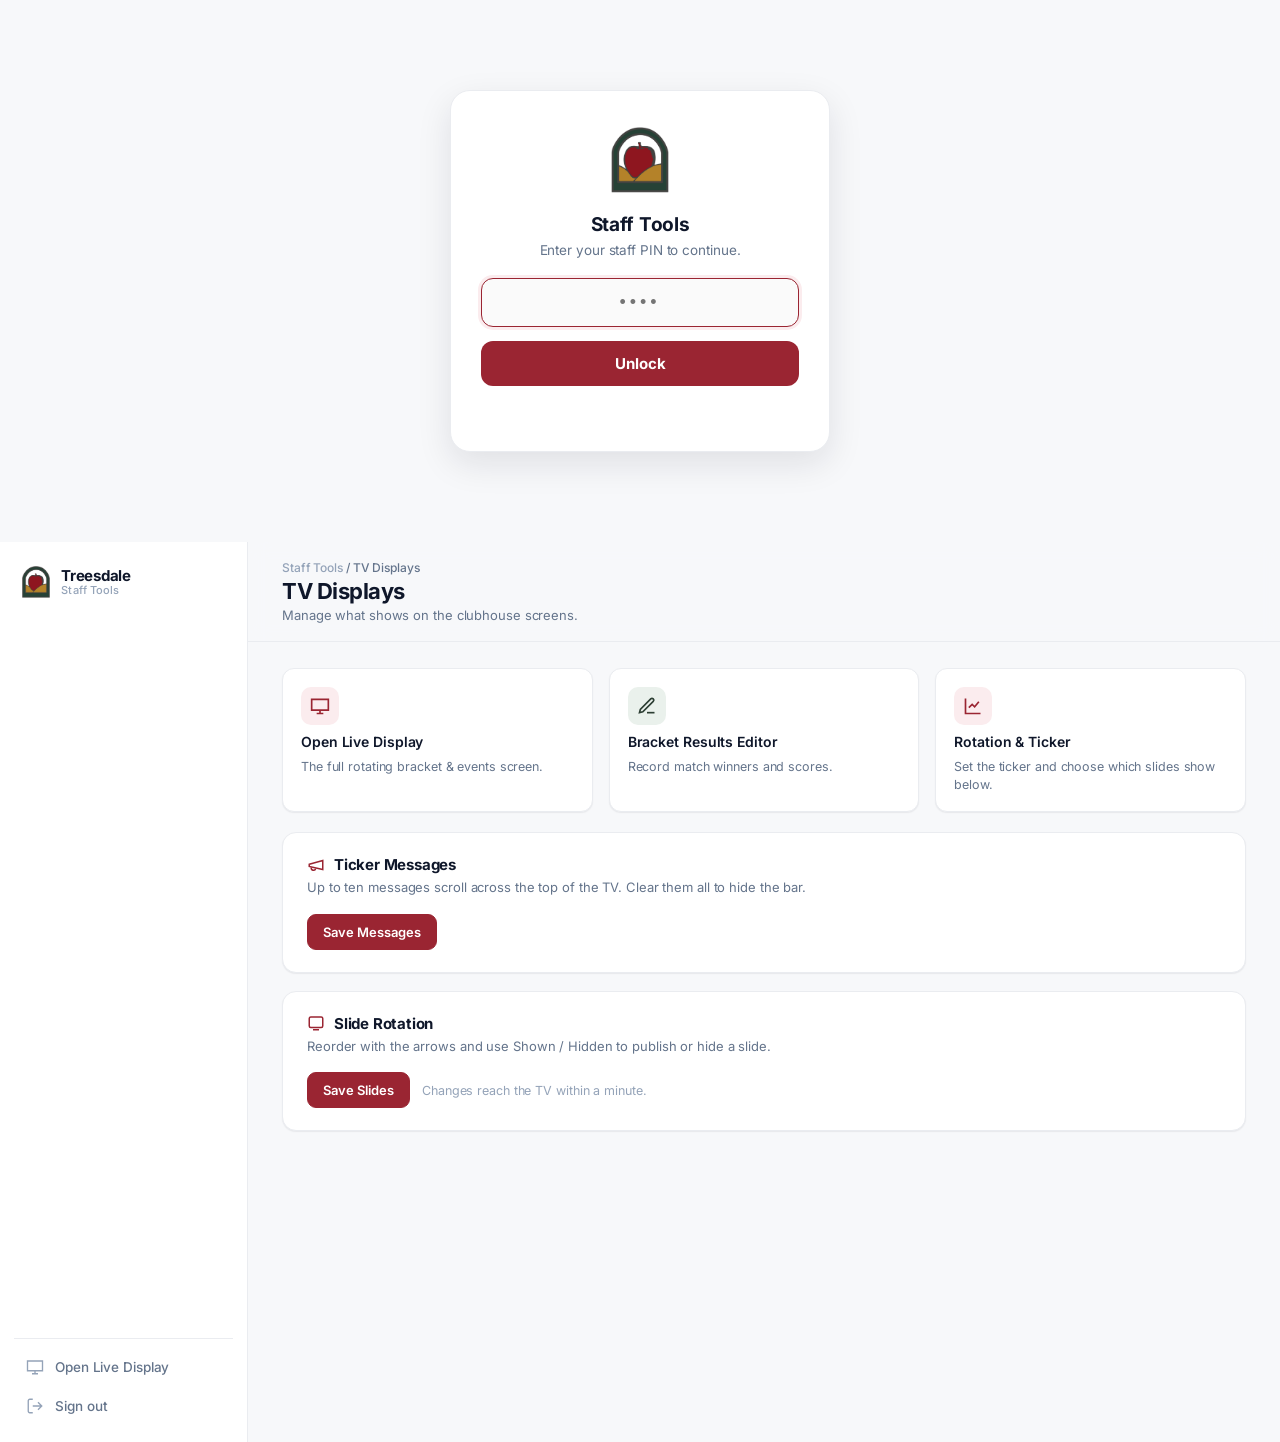
==== commit 856f7f93: "Reorganize hub nav; add Special Orders; cleaner Defcon-style UI Group Raffles/Calcuttas/Payouts unde" ====
--- a/admin.html
+++ b/admin.html
@@ -92,40 +92,22 @@
         </div>
       </section>
 
-      <!-- RAFFLES -->
-      <section class="panel" id="panel-raffles" hidden>
-        <div class="grid cols-2" style="margin-bottom:20px">
-          <a class="tile" href="results.html" target="_blank" rel="noopener">
-            <div class="ic"><svg viewBox="0 0 24 24" fill="none" stroke="currentColor"><path d="M4 8V6a2 2 0 0 1 2-2h12a2 2 0 0 1 2 2v2a2 2 0 0 0 0 4v2a2 2 0 0 1-2 2H6a2 2 0 0 1-2-2v-2a2 2 0 0 0 0-4z"/><path d="M9 4v16" stroke-dasharray="2 3"/></svg></div>
-            <div class="tt">Legacy Beat-the-Pro Tool</div>
-            <div class="td">The original Treesdale Cup draw in the old editor.</div>
-          </a>
+      <!-- TOURNAMENTS (Raffles / Calcuttas / Payouts) -->
+      <section class="panel" id="panel-tournaments" hidden>
+        <div class="subnav" id="tourn-subnav">
+          <button class="subtab on" data-sub="raffles">Raffles</button>
+          <button class="subtab" data-sub="calcuttas">Calcuttas</button>
+          <button class="subtab" data-sub="payouts">Payouts</button>
         </div>
-        <div class="card soon-card">
-          <div class="ic"><svg viewBox="0 0 24 24" fill="none" stroke="currentColor"><path d="M4 8V6a2 2 0 0 1 2-2h12a2 2 0 0 1 2 2v2a2 2 0 0 0 0 4v2a2 2 0 0 1-2 2H6a2 2 0 0 1-2-2v-2a2 2 0 0 0 0-4z"/></svg></div>
-          <h3>Raffles</h3>
-          <p>Run event raffles and prize draws. The current beat-the-pro tool lives in the results editor — a fuller raffle manager will move into this hub.</p>
-          <div class="planned"><span>Beat-the-pro draw</span><span>Prize list</span><span>Printable winners</span><span>Multiple raffles</span></div>
-        </div>
-      </section>
-
-      <!-- CALCUTTAS -->
-      <section class="panel" id="panel-calcuttas" hidden>
-        <div class="card soon-card">
-          <div class="ic"><svg viewBox="0 0 24 24" fill="none" stroke="currentColor"><path d="M3 21h18"/><path d="M6 21V10M18 21V10"/><path d="M4 10l8-6 8 6"/><path d="M9 21v-6h6v6"/></svg></div>
-          <h3>Calcuttas</h3>
-          <p>Auction-style team pools for tournaments — track bids, owners, payouts and a live board.</p>
-          <div class="planned"><span>Team auction</span><span>Owner tracking</span><span>Payout table</span><span>Live board</span></div>
-        </div>
-      </section>
-
-      <!-- CLUB LABELS -->
-      <section class="panel" id="panel-labels" hidden>
-        <div class="card soon-card">
-          <div class="ic"><svg viewBox="0 0 24 24" fill="none" stroke="currentColor"><path d="M20.6 13.4 12 22l-9-9V3h10l7.6 7.6a2 2 0 0 1 0 2.8z"/><circle cx="7.5" cy="7.5" r="1.5"/></svg></div>
-          <h3>Club Labels</h3>
-          <p>Generate and print bag tags, cart signs, name plates and event labels from club data.</p>
-          <div class="planned"><span>Bag tags</span><span>Cart signs</span><span>Name plates</span><span>Print sheets</span></div>
+        <div class="sub-panel" id="panel-raffles"></div>
+        <div class="sub-panel" id="panel-calcuttas" hidden></div>
+        <div class="sub-panel" id="panel-payouts" hidden>
+          <div class="card soon-card">
+            <div class="ic"><svg viewBox="0 0 24 24" fill="none" stroke="currentColor"><path d="M4 4h13l3 3v13a1 1 0 0 1-1 1H4a1 1 0 0 1-1-1V5a1 1 0 0 1 1-1z"/><path d="M8 12h8M8 16h5"/></svg></div>
+            <h3>Payouts &amp; Envelopes</h3>
+            <p>Pull Day 1 / Day 2 / Overall results, compute places, ties and buy-back shares, and print the winner payout envelopes.</p>
+            <div class="planned"><span>Score pull</span><span>Ties &amp; rounding</span><span>Owner + buy-back</span><span>Printable envelopes</span></div>
+          </div>
         </div>
       </section>
 
@@ -139,15 +121,11 @@
         </div>
       </section>
 
-      <!-- LOCKER ROOM -->
-      <section class="panel" id="panel-lockerroom" hidden>
-        <div class="card soon-card">
-          <div class="ic"><svg viewBox="0 0 24 24" fill="none" stroke="currentColor"><rect x="4" y="3" width="16" height="18" rx="2"/><path d="M12 3v18M8 8h.01M16 8h.01"/></svg></div>
-          <h3>Locker Room</h3>
-          <p>Manage member locker assignments, cleaning &amp; shoe service requests, and locker room signage.</p>
-          <div class="planned"><span>Locker assignments</span><span>Service requests</span><span>Guest lockers</span><span>Signage</span></div>
-        </div>
-      </section>
+      <!-- LOCKER ROOM (Locker Tags) -->
+      <section class="panel" id="panel-lockerroom" hidden></section>
+
+      <!-- SPECIAL ORDERS -->
+      <section class="panel" id="panel-specialorders" hidden></section>
 
       <!-- BAG ROOM -->
       <section class="panel" id="panel-bagroom" hidden>
@@ -171,5 +149,7 @@
 <script src="js/staff.js"></script>
 <script src="js/raffles.js"></script>
 <script src="js/calcuttas.js"></script>
+<script src="js/labels.js"></script>
+<script src="js/special-orders.js"></script>
 </body>
 </html>
--- a/css/staff.css
+++ b/css/staff.css
@@ -1,22 +1,23 @@
 /* Treesdale Staff Tools — modern dashboard shell. Fully self-contained;
  * shares nothing with the TV display styles. */
 :root {
-  --maroon: #8e1b26;
-  --maroon-dk: #6f141d;
+  --maroon: #9a2532;
+  --maroon-dk: #7d1c27;
   --green: #2c3e33;
-  --ink: #1b1a18;
-  --muted: #6b7280;
-  --faint: #9ca3af;
-  --canvas: #f5f5f7;
+  --ink: #0f172a;          /* slate-900 */
+  --muted: #64748b;        /* slate-500 */
+  --faint: #94a3b8;        /* slate-400 */
+  --canvas: #f7f8fa;       /* cool off-white */
   --card: #ffffff;
-  --line: #ecece8;
-  --line-2: #e2e0da;
-  --accent-soft: #f8eef0;
+  --surface: #f8fafc;      /* input / subtle fill */
+  --line: #eaecf0;         /* hairline */
+  --line-2: #dce0e6;       /* stronger border */
+  --accent-soft: #fbecee;  /* maroon tint */
   --green-soft: #eaf1ec;
-  --radius: 16px;
+  --radius: 14px;
   --radius-sm: 10px;
-  --shadow: 0 1px 2px rgba(24, 24, 27, .05), 0 1px 3px rgba(24, 24, 27, .04);
-  --shadow-lg: 0 8px 30px rgba(24, 24, 27, .10);
+  --shadow: 0 1px 2px rgba(16, 24, 40, .04), 0 1px 1px rgba(16, 24, 40, .03);
+  --shadow-lg: 0 12px 34px rgba(16, 24, 40, .10);
 }
 
 * { margin: 0; padding: 0; box-sizing: border-box; }
@@ -26,7 +27,10 @@
   background: var(--canvas);
   color: var(--ink);
   font-family: 'Inter', system-ui, -apple-system, sans-serif;
+  font-feature-settings: 'cv11' 1, 'ss01' 1;
+  letter-spacing: -.006em;
   -webkit-font-smoothing: antialiased;
+  text-rendering: optimizeLegibility;
 }
 
 a { color: inherit; text-decoration: none; }
@@ -63,26 +67,27 @@
   background: var(--card); border-right: 1px solid var(--line);
   display: flex; flex-direction: column; padding: 18px 14px;
 }
-.brand { display: flex; align-items: center; gap: 11px; padding: 6px 8px 18px; }
-.brand img { height: 34px; }
-.brand .bt { font-size: 15px; font-weight: 800; letter-spacing: -.2px; line-height: 1.05; }
-.brand .bt small { display: block; font-size: 11px; font-weight: 600; color: var(--faint); letter-spacing: .3px; }
-
-.nav { display: flex; flex-direction: column; gap: 3px; }
-.nav-lbl { font-size: 11px; font-weight: 700; letter-spacing: 1px; text-transform: uppercase;
-  color: var(--faint); padding: 6px 10px 4px; }
+.brand { display: flex; align-items: center; gap: 11px; padding: 6px 8px 20px; }
+.brand img { height: 32px; }
+.brand .bt { font-size: 15px; font-weight: 700; letter-spacing: -.3px; line-height: 1.1; }
+.brand .bt small { display: block; font-size: 11px; font-weight: 500; color: var(--faint); letter-spacing: .1px; }
+
+.nav { display: flex; flex-direction: column; gap: 2px; }
+.nav-lbl { font-size: 10.5px; font-weight: 600; letter-spacing: .8px; text-transform: uppercase;
+  color: var(--faint); padding: 8px 10px 6px; }
 .nav-item {
   display: flex; align-items: center; gap: 11px; width: 100%;
-  padding: 10px 12px; border: 0; background: none; border-radius: var(--radius-sm);
-  font-size: 14px; font-weight: 600; color: #3f3f46; text-align: left;
+  padding: 9px 12px; border: 0; background: none; border-radius: var(--radius-sm);
+  font-size: 13.5px; font-weight: 500; color: var(--muted); text-align: left;
   transition: background .12s, color .12s; position: relative;
 }
-.nav-item svg { width: 19px; height: 19px; flex: 0 0 auto; stroke-width: 1.9; color: var(--faint); }
-.nav-item:hover { background: #f5f5f3; }
-.nav-item.on { background: var(--accent-soft); color: var(--maroon); }
+.nav-item svg { width: 18px; height: 18px; flex: 0 0 auto; stroke-width: 1.8; color: var(--faint); transition: color .12s; }
+.nav-item:hover { background: var(--surface); color: var(--ink); }
+.nav-item:hover svg { color: var(--muted); }
+.nav-item.on { background: var(--accent-soft); color: var(--maroon); font-weight: 600; }
 .nav-item.on svg { color: var(--maroon); }
-.nav-item .soon { margin-left: auto; font-size: 10px; font-weight: 700; color: var(--faint);
-  background: #f1f1ef; border-radius: 999px; padding: 2px 7px; letter-spacing: .3px; }
+.nav-item .soon { margin-left: auto; font-size: 9.5px; font-weight: 700; color: var(--faint);
+  background: #eef0f3; border-radius: 999px; padding: 2px 7px; letter-spacing: .3px; text-transform: uppercase; }
 .nav-item.on .soon { background: #fff; }
 
 .sidebar .spacer { flex: 1; }
@@ -91,27 +96,37 @@
 /* ── main ─────────────────────────────────────────────────────────────── */
 .main { min-width: 0; }
 .topbar {
-  position: sticky; top: 0; z-index: 20; background: rgba(245, 245, 247, .82);
-  backdrop-filter: saturate(1.4) blur(8px);
-  border-bottom: 1px solid var(--line); padding: 16px 34px;
+  position: sticky; top: 0; z-index: 20; background: rgba(247, 248, 250, .82);
+  backdrop-filter: saturate(1.2) blur(10px);
+  border-bottom: 1px solid var(--line); padding: 18px 34px;
   display: flex; align-items: flex-end; gap: 16px;
 }
-.crumbs { font-size: 12.5px; color: var(--faint); font-weight: 600; }
-.crumbs b { color: var(--muted); font-weight: 600; }
-.topbar h1 { font-size: 23px; font-weight: 800; letter-spacing: -.5px; }
-.topbar .sub { font-size: 13px; color: var(--muted); margin-top: 2px; }
+.crumbs { font-size: 12px; color: var(--faint); font-weight: 500; }
+.crumbs b { color: var(--muted); font-weight: 500; }
+.topbar h1 { font-size: 22px; font-weight: 700; letter-spacing: -.5px; margin-top: 3px; }
+.topbar .sub { font-size: 13px; color: var(--muted); margin-top: 3px; }
 .topbar .head-actions { margin-left: auto; display: flex; gap: 10px; }
 
 .content { padding: 26px 34px 60px; max-width: 1120px; }
 .panel[hidden] { display: none; }
+.sub-panel[hidden] { display: none; }
+
+/* ── sub-nav (Tournaments: Raffles / Calcuttas / Payouts) ─────────────── */
+.subnav { display: inline-flex; gap: 3px; padding: 3px; margin-bottom: 22px;
+  background: var(--surface); border: 1px solid var(--line); border-radius: 11px; }
+.subtab { appearance: none; border: 0; background: none; cursor: pointer;
+  font: inherit; font-size: 13px; font-weight: 600; color: var(--muted);
+  padding: 8px 16px; border-radius: 8px; transition: background .15s, color .15s; }
+.subtab:hover { color: var(--ink); }
+.subtab.on { background: var(--card); color: var(--maroon); box-shadow: var(--shadow); }
 
 /* ── cards ────────────────────────────────────────────────────────────── */
 .card {
   background: var(--card); border: 1px solid var(--line); border-radius: var(--radius);
-  box-shadow: var(--shadow); padding: 22px 24px; margin-bottom: 20px;
-}
-.card > h3 { font-size: 15px; font-weight: 800; letter-spacing: -.2px; display: flex; align-items: center; gap: 9px; }
-.card > .desc { color: var(--muted); font-size: 13px; margin: 4px 0 16px; }
+  box-shadow: var(--shadow); padding: 22px 24px; margin-bottom: 18px;
+}
+.card > h3 { font-size: 15px; font-weight: 700; letter-spacing: -.2px; display: flex; align-items: center; gap: 9px; }
+.card > .desc { color: var(--muted); font-size: 13px; margin: 4px 0 16px; line-height: 1.5; }
 .card > h3 svg { width: 18px; height: 18px; color: var(--maroon); stroke-width: 2; }
 
 .grid { display: grid; gap: 16px; }
@@ -121,7 +136,7 @@
 /* quick-action tiles */
 .tile {
   display: flex; flex-direction: column; gap: 8px; padding: 18px;
-  background: var(--card); border: 1px solid var(--line); border-radius: 14px;
+  background: var(--card); border: 1px solid var(--line); border-radius: 12px;
   box-shadow: var(--shadow); transition: transform .12s, box-shadow .12s, border-color .12s;
 }
 a.tile:hover { transform: translateY(-2px); box-shadow: var(--shadow-lg); border-color: var(--line-2); }
@@ -129,15 +144,15 @@
   background: var(--accent-soft); color: var(--maroon); }
 .tile .ic svg { width: 20px; height: 20px; stroke-width: 2; }
 .tile.g .ic { background: var(--green-soft); color: var(--green); }
-.tile .tt { font-size: 14px; font-weight: 700; }
-.tile .td { font-size: 12.5px; color: var(--muted); line-height: 1.35; }
+.tile .tt { font-size: 14px; font-weight: 600; }
+.tile .td { font-size: 12.5px; color: var(--muted); line-height: 1.4; }
 
 /* buttons */
-.btn { display: inline-flex; align-items: center; gap: 7px; padding: 10px 16px; border-radius: 10px;
-  font-size: 13.5px; font-weight: 700; border: 1px solid var(--line-2); background: #fff; color: #374151; transition: .12s; }
-.btn:hover { background: #f7f7f5; }
+.btn { display: inline-flex; align-items: center; gap: 7px; padding: 9px 15px; border-radius: 9px; white-space: nowrap; flex: 0 0 auto;
+  font-size: 13px; font-weight: 600; border: 1px solid var(--line-2); background: var(--card); color: #344054; transition: .12s; }
+.btn:hover { background: var(--surface); border-color: #cdd2da; }
 .btn.primary { background: var(--maroon); color: #fff; border-color: var(--maroon); }
-.btn.primary:hover { background: var(--maroon-dk); }
+.btn.primary:hover { background: var(--maroon-dk); border-color: var(--maroon-dk); }
 .btn.primary:disabled { opacity: .55; cursor: default; }
 .btn svg { width: 16px; height: 16px; stroke-width: 2; }
 
@@ -145,19 +160,19 @@
 .msg-row { display: flex; align-items: center; gap: 10px; margin-bottom: 9px; }
 .msg-row .n { width: 20px; text-align: right; font-size: 13px; font-weight: 700; color: var(--faint); }
 .msg-row input { flex: 1; min-width: 0; padding: 11px 13px; font-size: 14px; border: 1px solid var(--line-2);
-  border-radius: 10px; background: #fafafa; outline: none; transition: border-color .15s, box-shadow .15s; }
+  border-radius: 10px; background: var(--surface); outline: none; transition: border-color .15s, box-shadow .15s; }
 .msg-row input:focus { border-color: var(--maroon); box-shadow: 0 0 0 3px var(--accent-soft); background: #fff; }
 
 /* ── slide rotation ───────────────────────────────────────────────────── */
-.slide-row { display: flex; align-items: center; gap: 14px; padding: 12px 0; border-bottom: 1px solid #f2f1ee; }
+.slide-row { display: flex; align-items: center; gap: 14px; padding: 12px 0; border-bottom: 1px solid var(--line); }
 .slide-row:last-child { border-bottom: 0; }
 .slide-prev { flex: 0 0 auto; width: 168px; height: 94.5px; border: 1px solid var(--line-2); border-radius: 10px; overflow: hidden; position: relative; background: #faf7ef; }
 .slide-prev iframe { width: 1920px; height: 1080px; border: 0; transform: scale(0.0875); transform-origin: 0 0; pointer-events: none; }
-.slide-name { flex: 1 1 auto; min-width: 0; font-size: 14px; font-weight: 700; }
+.slide-name { flex: 1 1 auto; min-width: 0; font-size: 14px; font-weight: 600; }
 .slide-name small { display: block; font-weight: 500; color: var(--faint); font-size: 12px; margin-top: 2px; }
 .slide-btns { display: flex; align-items: center; gap: 6px; }
-.slide-btns button { width: 36px; height: 32px; font-size: 15px; border: 1px solid var(--line-2); border-radius: 9px; background: #fafafa; color: #374151; }
-.slide-btns button:hover:not(:disabled) { background: #f0f0ee; }
+.slide-btns button { width: 36px; height: 32px; font-size: 15px; border: 1px solid var(--line-2); border-radius: 9px; background: var(--surface); color: #344054; }
+.slide-btns button:hover:not(:disabled) { background: #eef0f3; }
 .slide-btns button:disabled { opacity: .35; cursor: default; }
 .slide-eye { width: 66px !important; height: 32px; font-size: 12px; font-weight: 700; }
 .slide-row.hidden-slide { opacity: .55; }
@@ -171,10 +186,10 @@
 .soon-card { text-align: center; padding: 54px 30px; }
 .soon-card .ic { width: 52px; height: 52px; border-radius: 14px; margin: 0 auto 16px; display: grid; place-items: center; background: var(--accent-soft); color: var(--maroon); }
 .soon-card .ic svg { width: 26px; height: 26px; stroke-width: 1.8; }
-.soon-card h3 { font-size: 18px; font-weight: 800; letter-spacing: -.3px; }
+.soon-card h3 { font-size: 18px; font-weight: 700; letter-spacing: -.3px; }
 .soon-card p { color: var(--muted); font-size: 14px; max-width: 460px; margin: 8px auto 0; line-height: 1.5; }
 .soon-card .planned { display: inline-flex; flex-wrap: wrap; gap: 8px; justify-content: center; margin-top: 20px; }
-.soon-card .planned span { font-size: 12px; font-weight: 600; color: var(--muted); background: #f4f4f2; border: 1px solid var(--line); border-radius: 999px; padding: 6px 12px; }
+.soon-card .planned span { font-size: 12px; font-weight: 500; color: var(--muted); background: var(--surface); border: 1px solid var(--line); border-radius: 999px; padding: 6px 12px; }
 
 /* ── toast ────────────────────────────────────────────────────────────── */
 #toast { position: fixed; left: 50%; bottom: 26px; transform: translateX(-50%) translateY(20px);
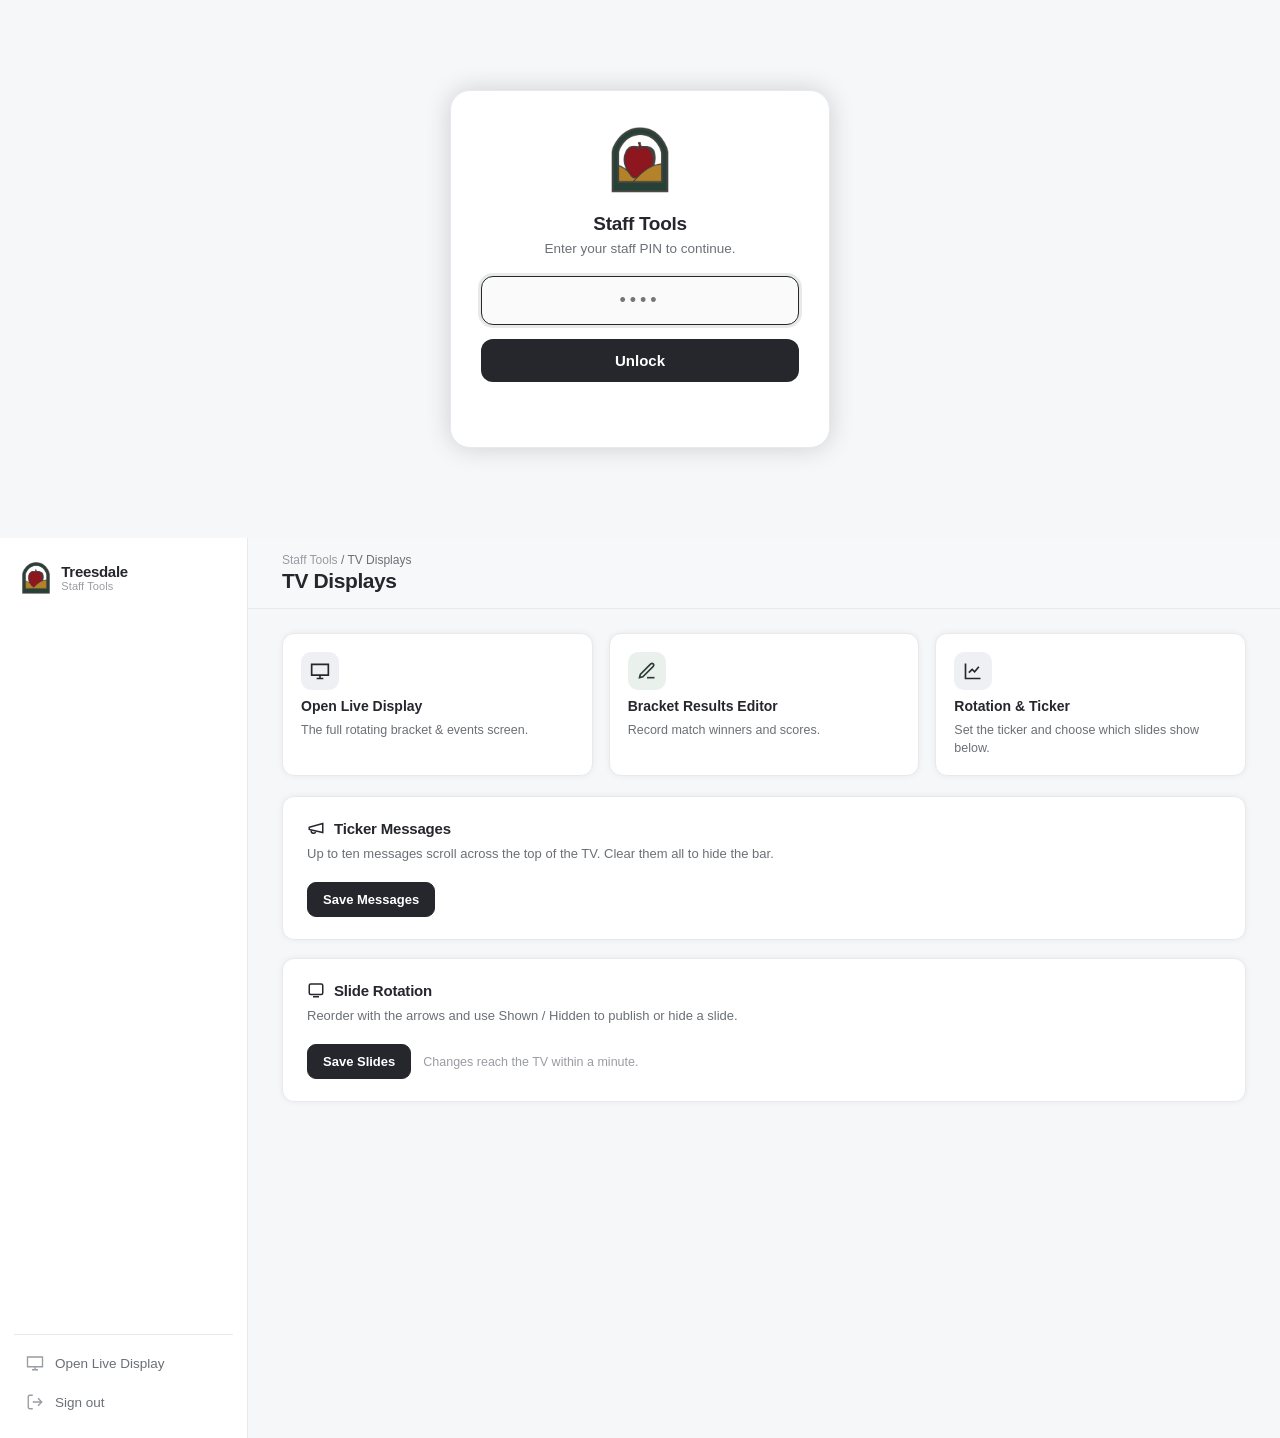
==== commit b2efc242: "More app-like Defcon layout: leaner headers, card-actions, spacing - Drop the page-level sub-descrip" ====
--- a/admin.html
+++ b/admin.html
@@ -46,7 +46,6 @@
       <div>
         <div class="crumbs">Staff Tools <b id="crumb">/ TV Displays</b></div>
         <h1 id="page-title">TV Displays</h1>
-        <div class="sub" id="page-sub">Manage what shows on the clubhouse screens.</div>
       </div>
       <div class="head-actions" id="head-actions"></div>
     </header>
--- a/css/staff.css
+++ b/css/staff.css
@@ -4,20 +4,23 @@
   --maroon: #9a2532;
   --maroon-dk: #7d1c27;
   --green: #2c3e33;
-  --ink: #0f172a;          /* slate-900 */
-  --muted: #64748b;        /* slate-500 */
-  --faint: #94a3b8;        /* slate-400 */
-  --canvas: #f7f8fa;       /* cool off-white */
+  --ink: #25272d;          /* near-black (template) */
+  --muted: #6b7076;        /* neutral gray */
+  --faint: #9a9ca3;
+  --canvas: #f6f7f8;       /* neutral off-white */
   --card: #ffffff;
-  --surface: #f8fafc;      /* input / subtle fill */
-  --line: #eaecf0;         /* hairline */
-  --line-2: #dce0e6;       /* stronger border */
-  --accent-soft: #fbecee;  /* maroon tint */
+  --surface: #f7f7f9;      /* input / subtle fill */
+  --line: #e7e9ee;         /* hairline */
+  --line-2: #e2e4e9;       /* card / input border (template) */
+  --accent-soft: #fbecee;  /* maroon tint (legacy) */
+  --tint: #eef0f3;         /* neutral active fill */
+  --ink-hover: #14161a;    /* primary button hover */
+  --ring: rgba(37, 39, 45, .10);
   --green-soft: #eaf1ec;
-  --radius: 14px;
-  --radius-sm: 10px;
-  --shadow: 0 1px 2px rgba(16, 24, 40, .04), 0 1px 1px rgba(16, 24, 40, .03);
-  --shadow-lg: 0 12px 34px rgba(16, 24, 40, .10);
+  --radius: 12px;
+  --radius-sm: 9px;
+  --shadow: 0 0 6px rgba(0, 0, 0, .06);
+  --shadow-lg: 0 0 26px rgba(0, 0, 0, .16);
 }
 
 * { margin: 0; padding: 0; box-sizing: border-box; }
@@ -26,9 +29,7 @@
   height: 100%;
   background: var(--canvas);
   color: var(--ink);
-  font-family: 'Inter', system-ui, -apple-system, sans-serif;
-  font-feature-settings: 'cv11' 1, 'ss01' 1;
-  letter-spacing: -.006em;
+  font-family: 'Helvetica Neue', Helvetica, Arial, 'Inter', system-ui, sans-serif;
   -webkit-font-smoothing: antialiased;
   text-rendering: optimizeLegibility;
 }
@@ -50,13 +51,13 @@
   border: 1px solid var(--line-2); border-radius: 12px; letter-spacing: 4px;
   background: #fafafa; outline: none; transition: border-color .15s, box-shadow .15s;
 }
-#gate input:focus { border-color: var(--maroon); box-shadow: 0 0 0 3px var(--accent-soft); }
+#gate input:focus { border-color: var(--ink); box-shadow: 0 0 0 3px var(--ring); }
 #gate button {
   width: 100%; margin-top: 14px; padding: 13px; font-size: 15px; font-weight: 700;
-  color: #fff; background: var(--maroon); border: 0; border-radius: 12px;
+  color: #fff; background: var(--ink); border: 0; border-radius: 12px;
   transition: background .15s;
 }
-#gate button:hover { background: var(--maroon-dk); }
+#gate button:hover { background: var(--ink-hover); }
 #gate .err { color: #b00020; font-size: 13px; margin-top: 12px; min-height: 17px; }
 
 /* ── app shell ────────────────────────────────────────────────────────── */
@@ -84,8 +85,8 @@
 .nav-item svg { width: 18px; height: 18px; flex: 0 0 auto; stroke-width: 1.8; color: var(--faint); transition: color .12s; }
 .nav-item:hover { background: var(--surface); color: var(--ink); }
 .nav-item:hover svg { color: var(--muted); }
-.nav-item.on { background: var(--accent-soft); color: var(--maroon); font-weight: 600; }
-.nav-item.on svg { color: var(--maroon); }
+.nav-item.on { background: var(--tint); color: var(--ink); font-weight: 600; }
+.nav-item.on svg { color: var(--ink); }
 .nav-item .soon { margin-left: auto; font-size: 9.5px; font-weight: 700; color: var(--faint);
   background: #eef0f3; border-radius: 999px; padding: 2px 7px; letter-spacing: .3px; text-transform: uppercase; }
 .nav-item.on .soon { background: #fff; }
@@ -98,16 +99,15 @@
 .topbar {
   position: sticky; top: 0; z-index: 20; background: rgba(247, 248, 250, .82);
   backdrop-filter: saturate(1.2) blur(10px);
-  border-bottom: 1px solid var(--line); padding: 18px 34px;
-  display: flex; align-items: flex-end; gap: 16px;
+  border-bottom: 1px solid var(--line); padding: 15px 34px;
+  display: flex; align-items: center; gap: 16px; min-height: 68px;
 }
 .crumbs { font-size: 12px; color: var(--faint); font-weight: 500; }
 .crumbs b { color: var(--muted); font-weight: 500; }
-.topbar h1 { font-size: 22px; font-weight: 700; letter-spacing: -.5px; margin-top: 3px; }
-.topbar .sub { font-size: 13px; color: var(--muted); margin-top: 3px; }
+.topbar h1 { font-size: 21px; font-weight: 700; letter-spacing: -.4px; margin-top: 2px; }
 .topbar .head-actions { margin-left: auto; display: flex; gap: 10px; }
 
-.content { padding: 26px 34px 60px; max-width: 1120px; }
+.content { padding: 24px 34px 64px; max-width: 1120px; }
 .panel[hidden] { display: none; }
 .sub-panel[hidden] { display: none; }
 
@@ -118,7 +118,7 @@
   font: inherit; font-size: 13px; font-weight: 600; color: var(--muted);
   padding: 8px 16px; border-radius: 8px; transition: background .15s, color .15s; }
 .subtab:hover { color: var(--ink); }
-.subtab.on { background: var(--card); color: var(--maroon); box-shadow: var(--shadow); }
+.subtab.on { background: var(--card); color: var(--ink); box-shadow: var(--shadow); }
 
 /* ── cards ────────────────────────────────────────────────────────────── */
 .card {
@@ -126,8 +126,11 @@
   box-shadow: var(--shadow); padding: 22px 24px; margin-bottom: 18px;
 }
 .card > h3 { font-size: 15px; font-weight: 700; letter-spacing: -.2px; display: flex; align-items: center; gap: 9px; }
-.card > .desc { color: var(--muted); font-size: 13px; margin: 4px 0 16px; line-height: 1.5; }
-.card > h3 svg { width: 18px; height: 18px; color: var(--maroon); stroke-width: 2; }
+.card > .desc { color: var(--muted); font-size: 13px; margin: 7px 0 18px; line-height: 1.55; max-width: 68ch; }
+/* card header row: title left, action right */
+.card-hd { display: flex; align-items: center; justify-content: space-between; gap: 14px; margin-bottom: 16px; }
+.card-hd > h3 { margin: 0; }
+.card > h3 svg { width: 18px; height: 18px; color: var(--ink); stroke-width: 2; }
 
 .grid { display: grid; gap: 16px; }
 .grid.cols-3 { grid-template-columns: repeat(3, 1fr); }
@@ -141,7 +144,7 @@
 }
 a.tile:hover { transform: translateY(-2px); box-shadow: var(--shadow-lg); border-color: var(--line-2); }
 .tile .ic { width: 38px; height: 38px; border-radius: 10px; display: grid; place-items: center;
-  background: var(--accent-soft); color: var(--maroon); }
+  background: var(--tint); color: var(--ink); }
 .tile .ic svg { width: 20px; height: 20px; stroke-width: 2; }
 .tile.g .ic { background: var(--green-soft); color: var(--green); }
 .tile .tt { font-size: 14px; font-weight: 600; }
@@ -151,17 +154,31 @@
 .btn { display: inline-flex; align-items: center; gap: 7px; padding: 9px 15px; border-radius: 9px; white-space: nowrap; flex: 0 0 auto;
   font-size: 13px; font-weight: 600; border: 1px solid var(--line-2); background: var(--card); color: #344054; transition: .12s; }
 .btn:hover { background: var(--surface); border-color: #cdd2da; }
-.btn.primary { background: var(--maroon); color: #fff; border-color: var(--maroon); }
-.btn.primary:hover { background: var(--maroon-dk); border-color: var(--maroon-dk); }
+.btn.primary { background: var(--ink); color: #fff; border-color: var(--ink); }
+.btn.primary:hover { background: var(--ink-hover); border-color: var(--ink-hover); }
 .btn.primary:disabled { opacity: .55; cursor: default; }
 .btn svg { width: 16px; height: 16px; stroke-width: 2; }
+
+/* ── stat cards (dashboard overview strip) ────────────────────────────── */
+.stat-strip { display: grid; grid-template-columns: repeat(4, 1fr); gap: 14px; margin-bottom: 18px; }
+.stat { background: var(--card); border: 1px solid var(--line-2); border-radius: var(--radius);
+  padding: 15px 17px; box-shadow: var(--shadow); }
+.stat .stat-lbl { font-size: 12.5px; color: var(--muted); font-weight: 500; display: flex; align-items: center; gap: 7px; }
+.stat .stat-dot { width: 8px; height: 8px; border-radius: 999px; background: var(--faint); flex: 0 0 auto; }
+.stat .stat-num { font-size: 27px; font-weight: 700; letter-spacing: -.6px; margin-top: 9px; line-height: 1.05; }
+.stat .stat-sub { font-size: 12px; color: var(--faint); margin-top: 4px; }
+
+/* ── unified pill (tags / status) ─────────────────────────────────────── */
+.pill { display: inline-flex; align-items: center; gap: 5px; font-size: 11px; font-weight: 600;
+  letter-spacing: .2px; padding: 4px 10px; border-radius: 999px; white-space: nowrap; }
+.pill .pill-dot { width: 6px; height: 6px; border-radius: 999px; background: currentColor; opacity: .9; }
 
 /* ── ticker messages ──────────────────────────────────────────────────── */
 .msg-row { display: flex; align-items: center; gap: 10px; margin-bottom: 9px; }
 .msg-row .n { width: 20px; text-align: right; font-size: 13px; font-weight: 700; color: var(--faint); }
 .msg-row input { flex: 1; min-width: 0; padding: 11px 13px; font-size: 14px; border: 1px solid var(--line-2);
   border-radius: 10px; background: var(--surface); outline: none; transition: border-color .15s, box-shadow .15s; }
-.msg-row input:focus { border-color: var(--maroon); box-shadow: 0 0 0 3px var(--accent-soft); background: #fff; }
+.msg-row input:focus { border-color: var(--ink); box-shadow: 0 0 0 3px var(--ring); background: #fff; }
 
 /* ── slide rotation ───────────────────────────────────────────────────── */
 .slide-row { display: flex; align-items: center; gap: 14px; padding: 12px 0; border-bottom: 1px solid var(--line); }
@@ -171,8 +188,9 @@
 .slide-name { flex: 1 1 auto; min-width: 0; font-size: 14px; font-weight: 600; }
 .slide-name small { display: block; font-weight: 500; color: var(--faint); font-size: 12px; margin-top: 2px; }
 .slide-btns { display: flex; align-items: center; gap: 6px; }
-.slide-btns button { width: 36px; height: 32px; font-size: 15px; border: 1px solid var(--line-2); border-radius: 9px; background: var(--surface); color: #344054; }
-.slide-btns button:hover:not(:disabled) { background: #eef0f3; }
+.slide-btns button:not(.btn):not(.slide-eye) { width: 36px; height: 32px; font-size: 15px; border: 1px solid var(--line-2); border-radius: 9px; background: var(--surface); color: #344054; }
+.slide-btns button:not(.btn):not(.slide-eye):hover:not(:disabled) { background: #eef0f3; }
+.slide-eye { border: 1px solid var(--line-2); border-radius: 9px; background: var(--surface); color: #344054; }
 .slide-btns button:disabled { opacity: .35; cursor: default; }
 .slide-eye { width: 66px !important; height: 32px; font-size: 12px; font-weight: 700; }
 .slide-row.hidden-slide { opacity: .55; }
@@ -184,7 +202,7 @@
 
 /* ── empty / coming-soon ──────────────────────────────────────────────── */
 .soon-card { text-align: center; padding: 54px 30px; }
-.soon-card .ic { width: 52px; height: 52px; border-radius: 14px; margin: 0 auto 16px; display: grid; place-items: center; background: var(--accent-soft); color: var(--maroon); }
+.soon-card .ic { width: 52px; height: 52px; border-radius: 14px; margin: 0 auto 16px; display: grid; place-items: center; background: var(--tint); color: var(--ink); }
 .soon-card .ic svg { width: 26px; height: 26px; stroke-width: 1.8; }
 .soon-card h3 { font-size: 18px; font-weight: 700; letter-spacing: -.3px; }
 .soon-card p { color: var(--muted); font-size: 14px; max-width: 460px; margin: 8px auto 0; line-height: 1.5; }
@@ -305,5 +323,6 @@
   .nav-item .soon { display: none; }
   .topbar, .content { padding-left: 18px; padding-right: 18px; }
   .grid.cols-3, .grid.cols-2 { grid-template-columns: 1fr; }
+  .stat-strip { grid-template-columns: repeat(2, 1fr); }
   .slide-prev { display: none; }
 }
